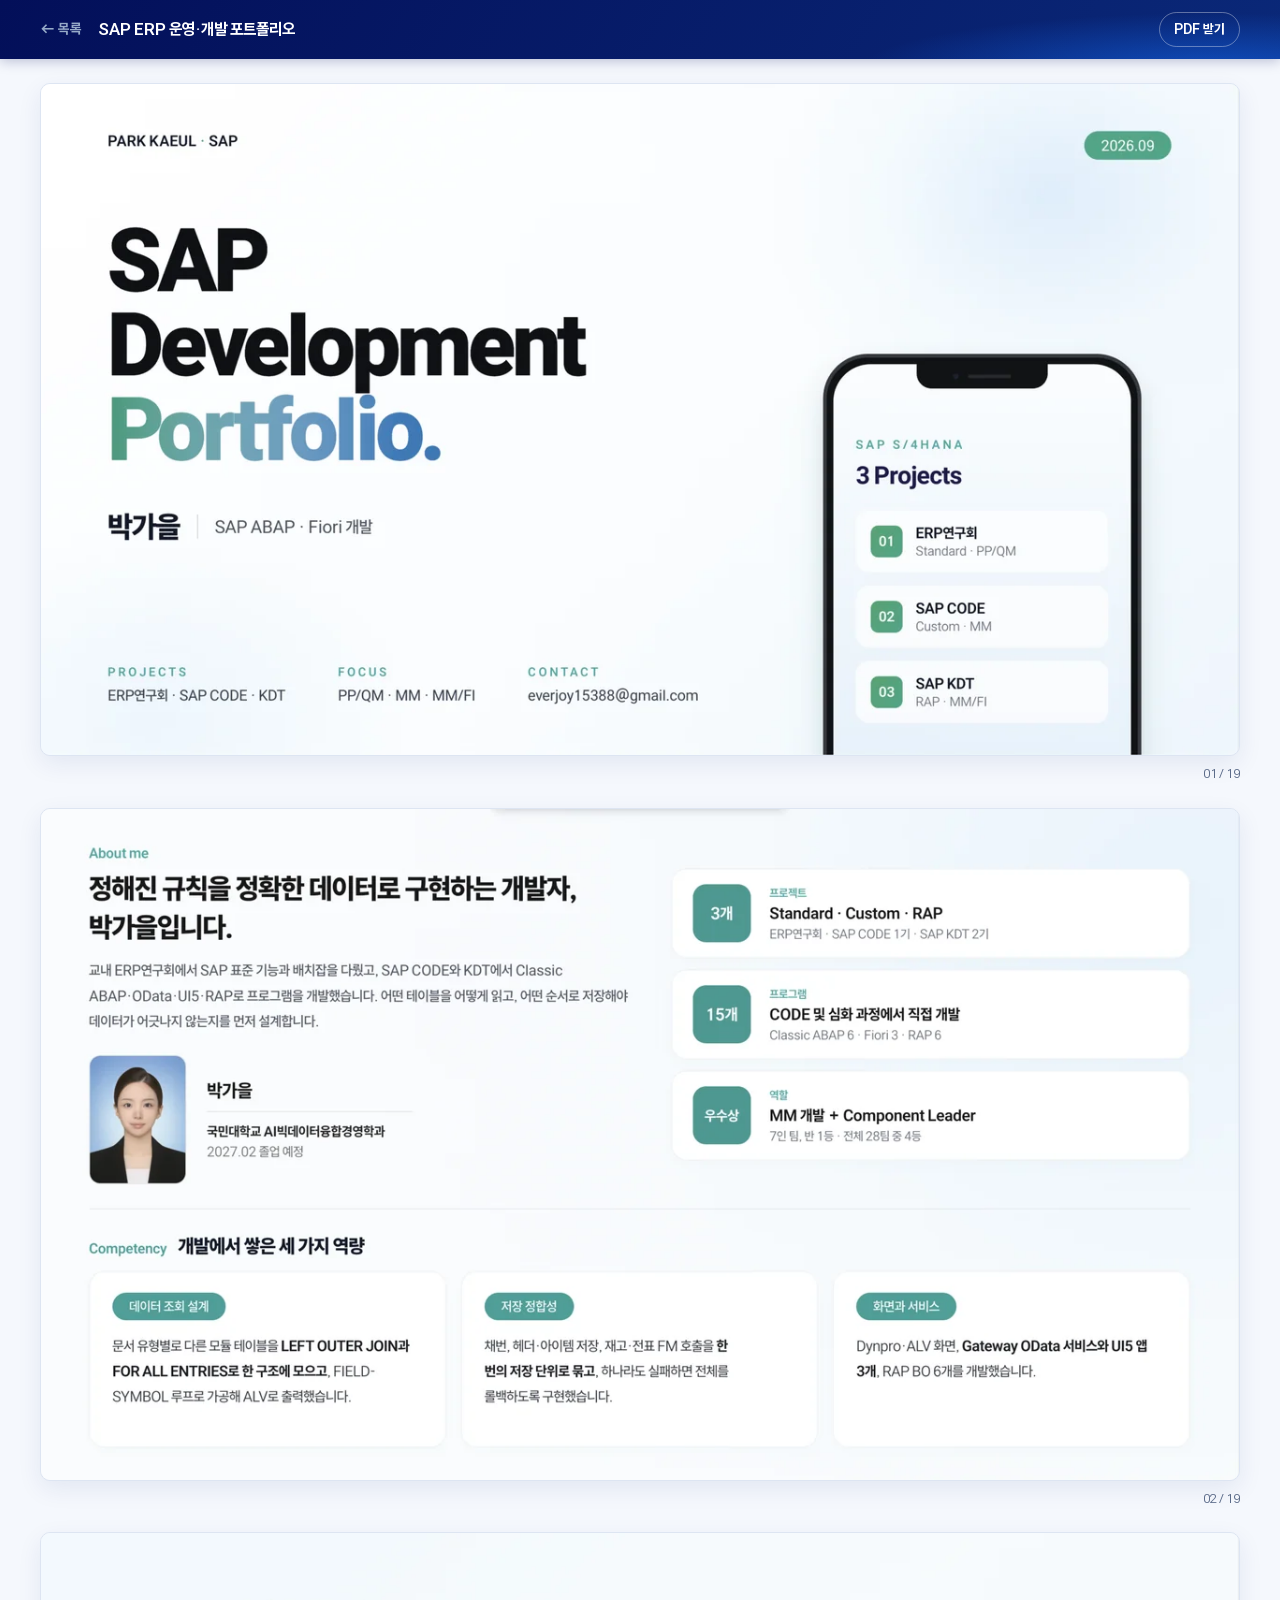
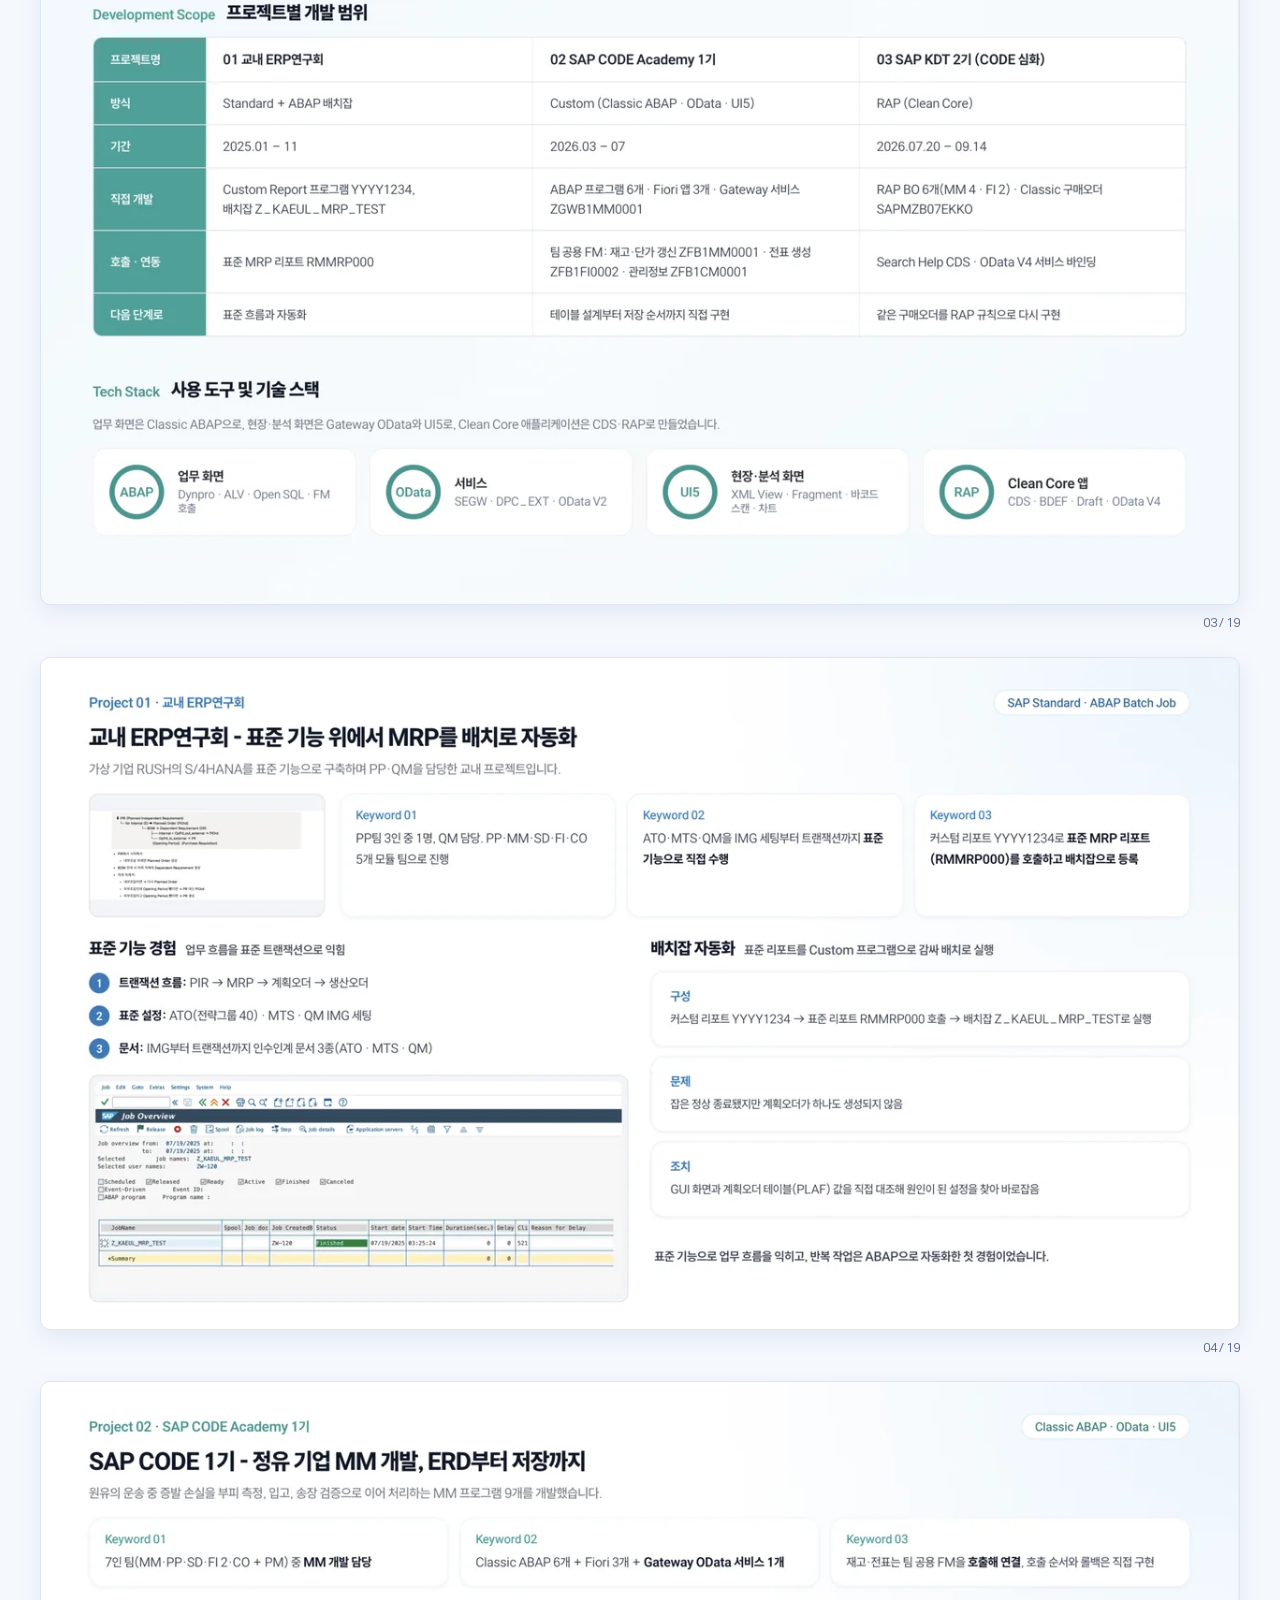
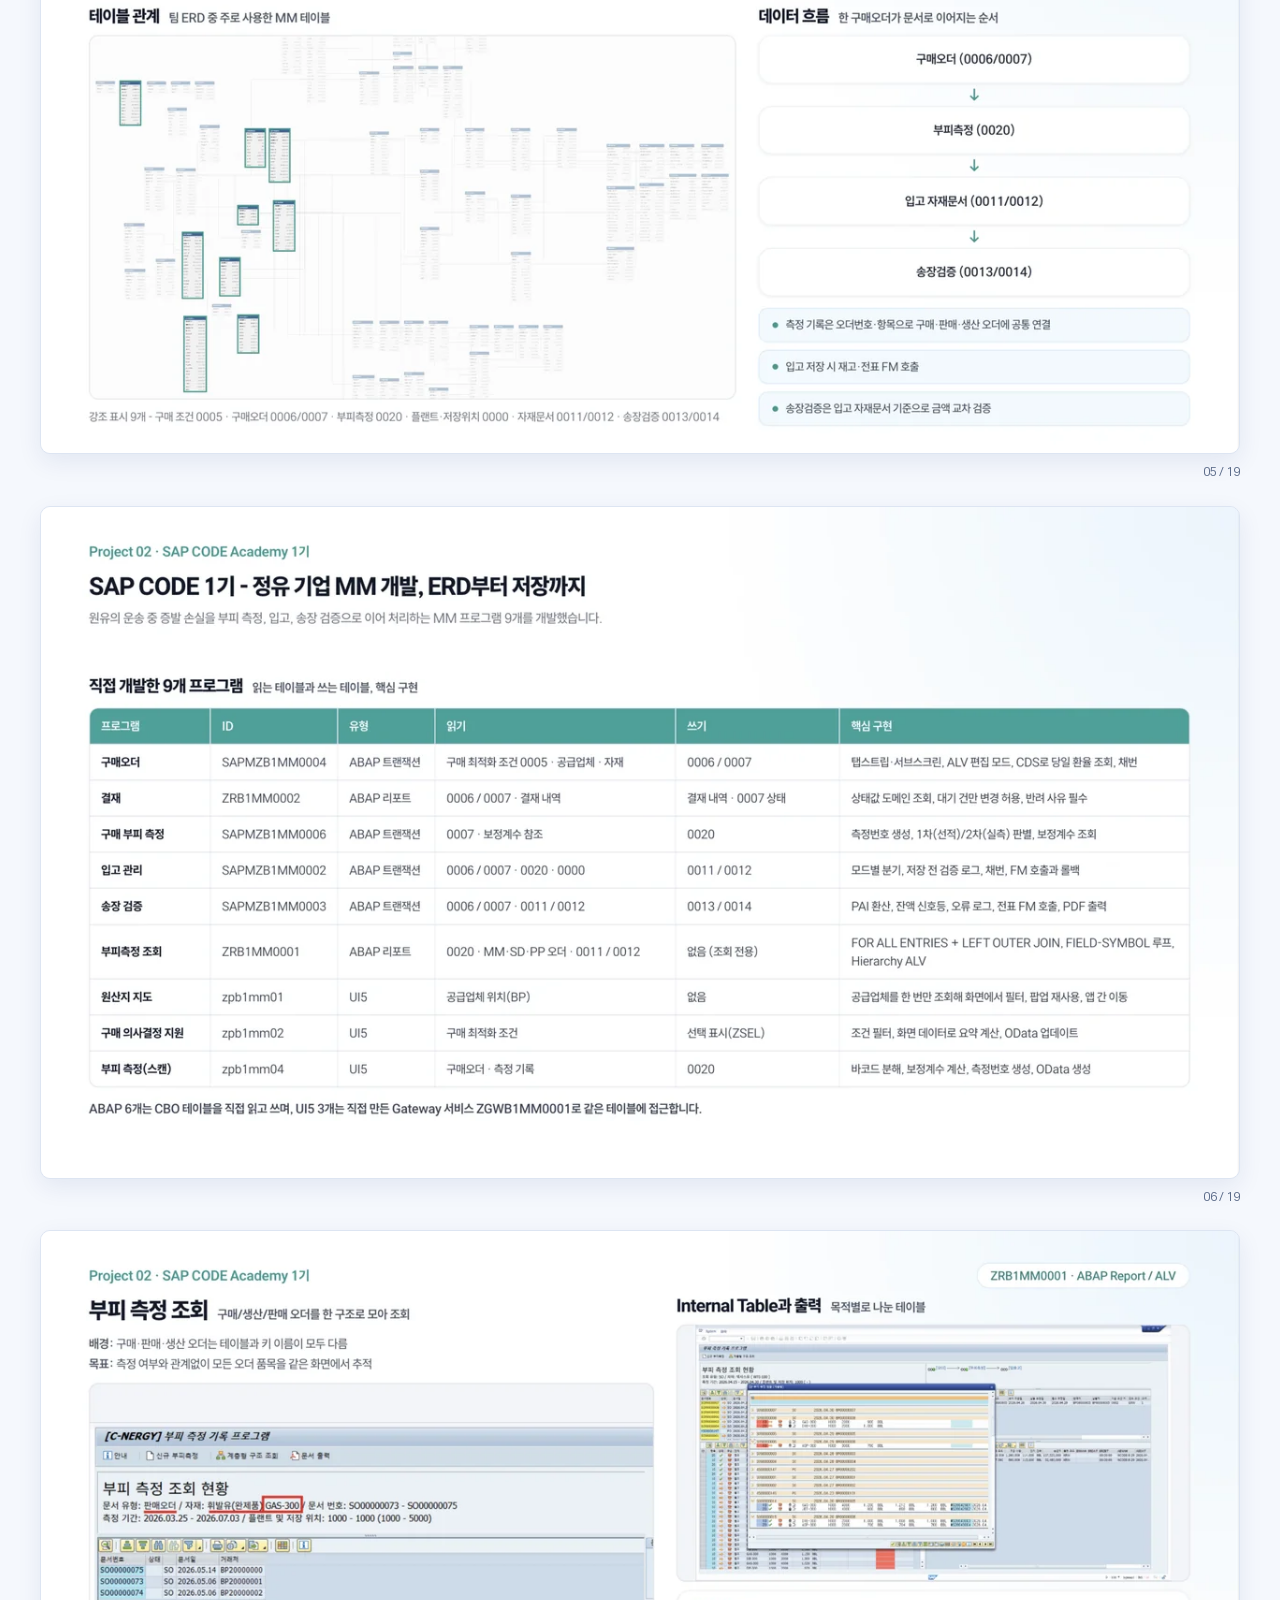
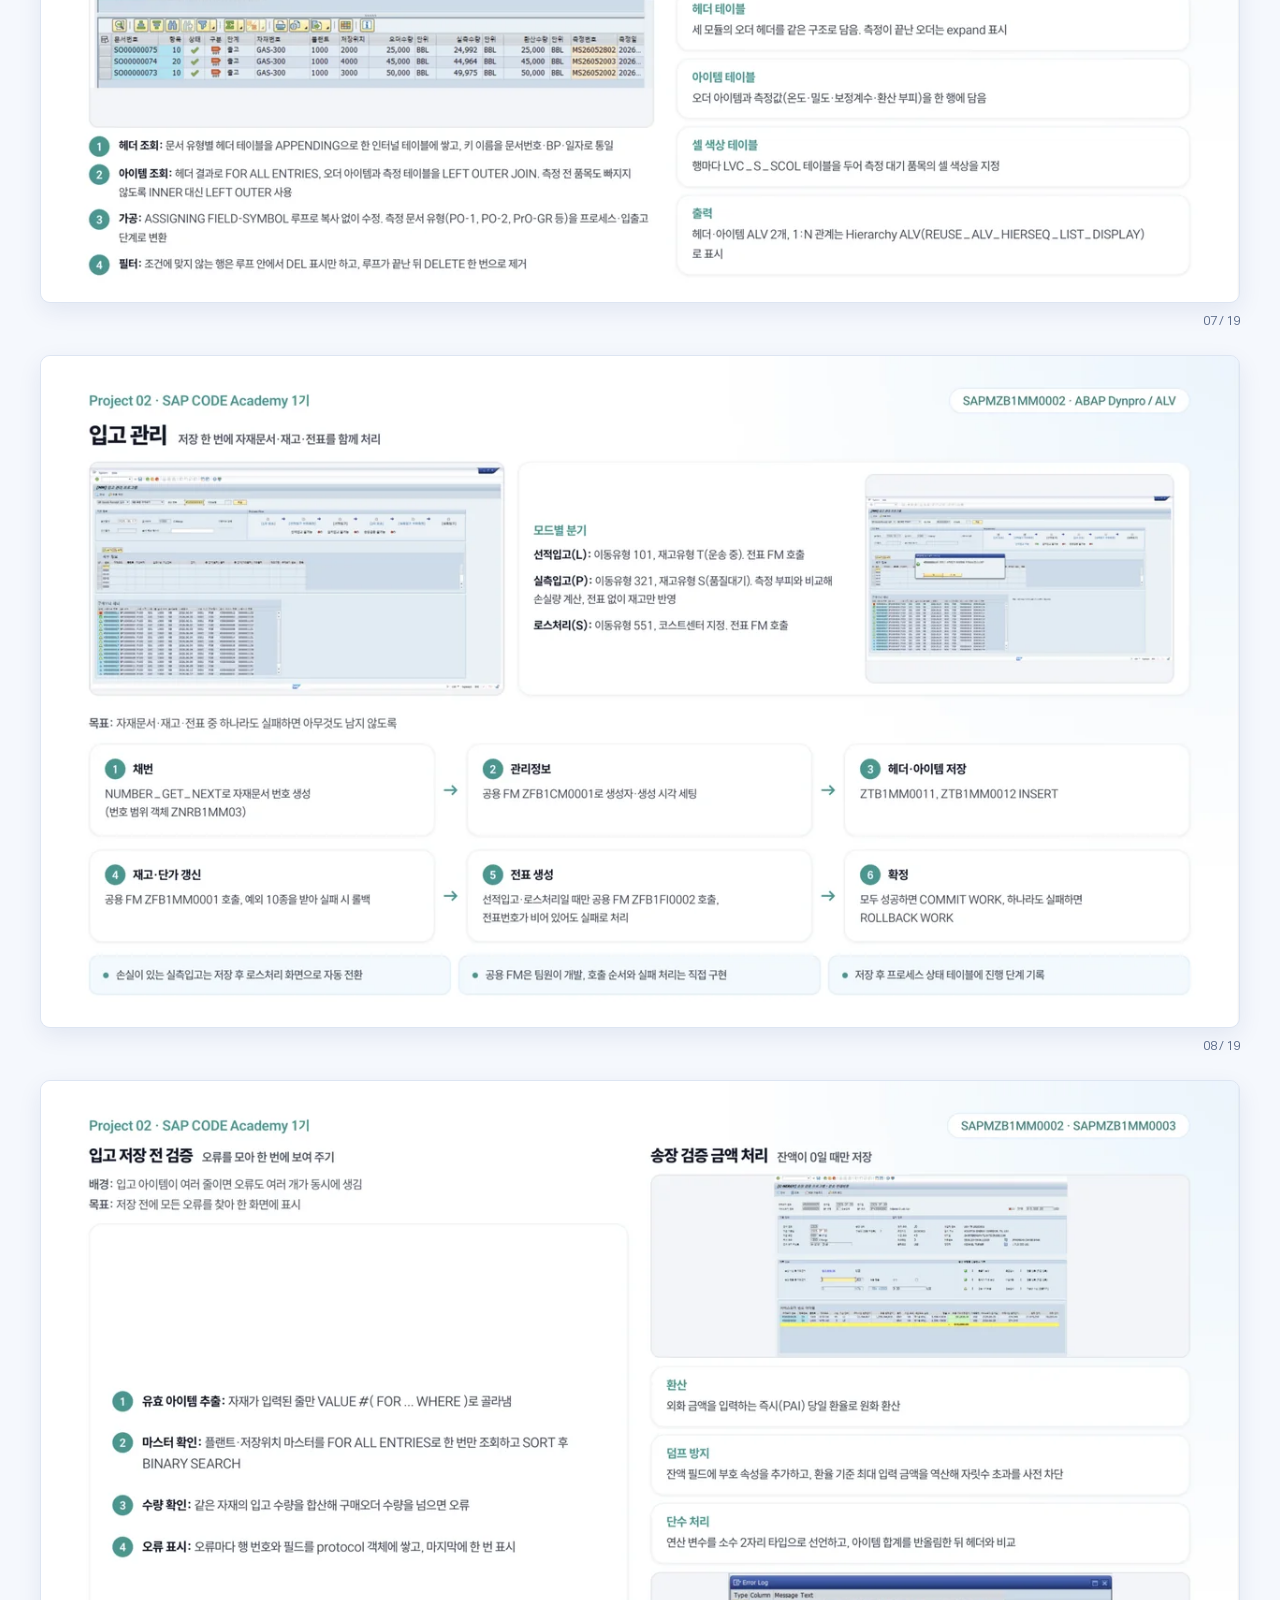
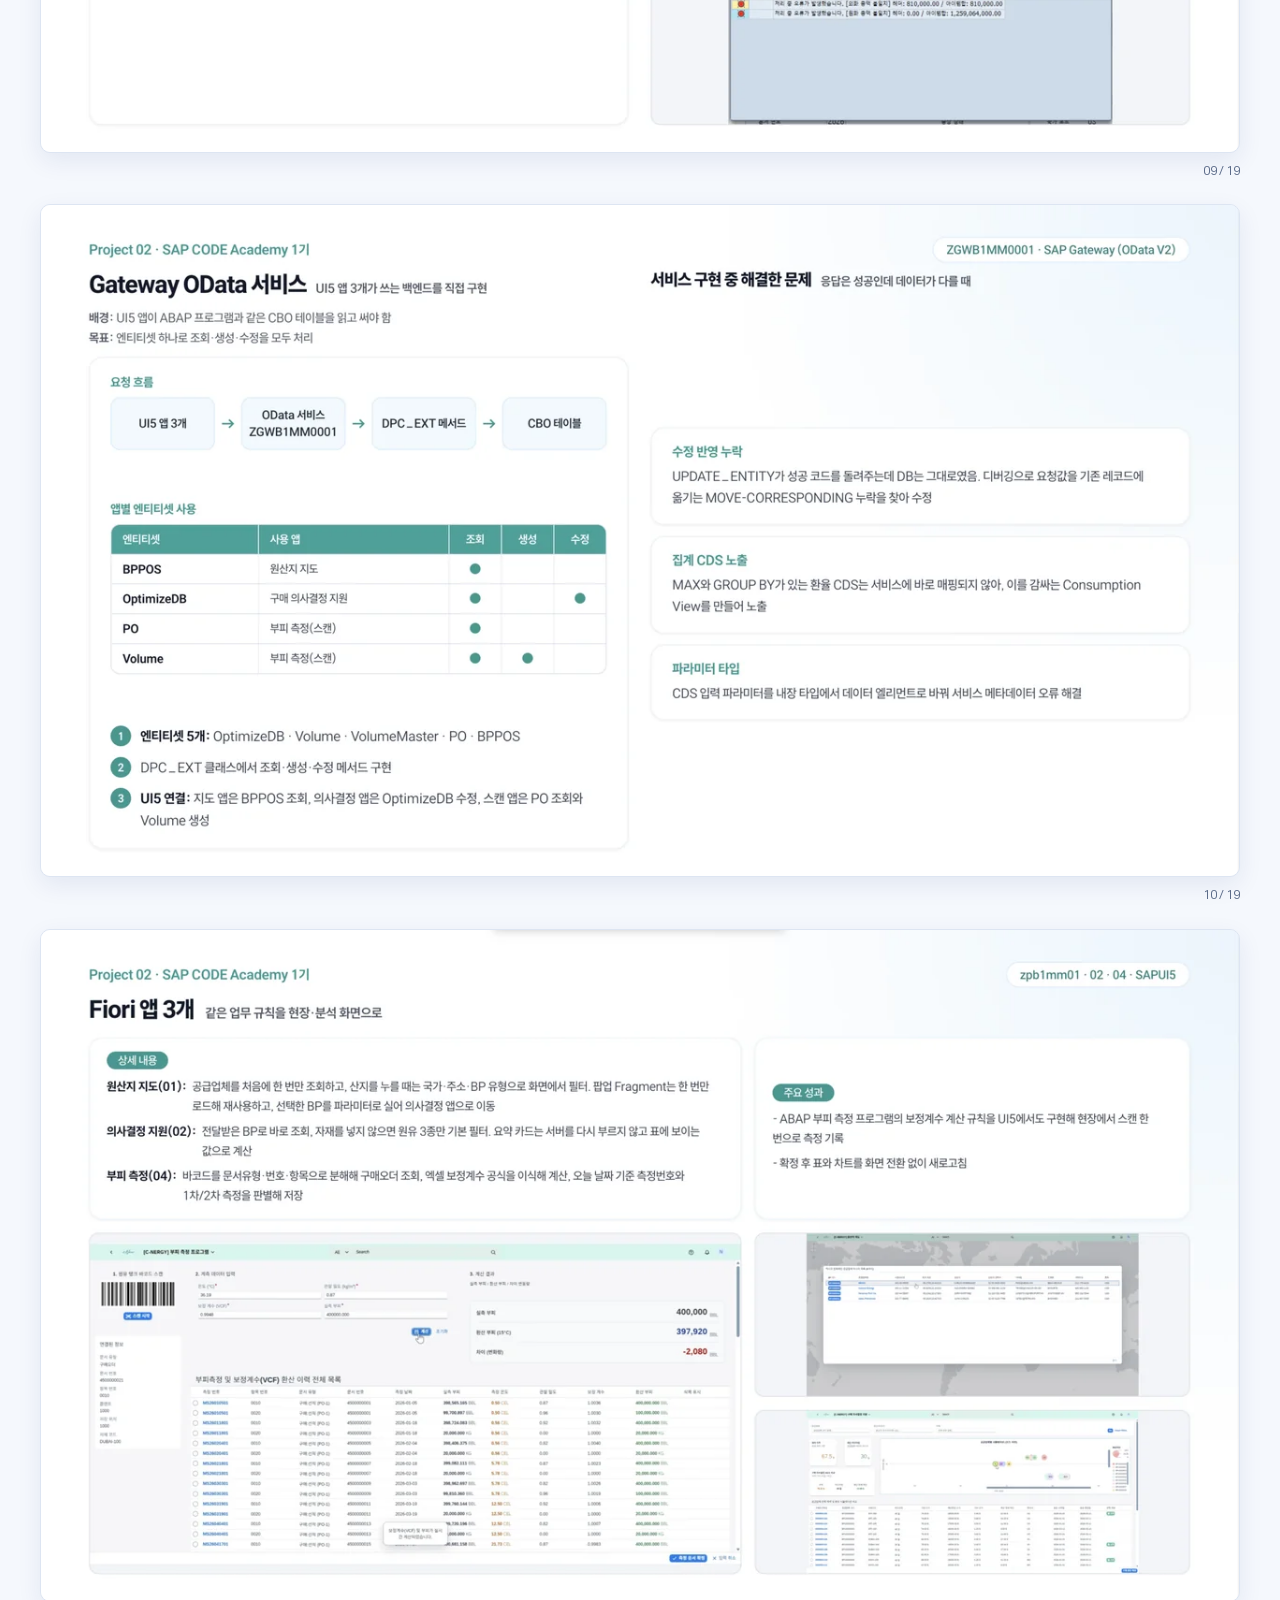
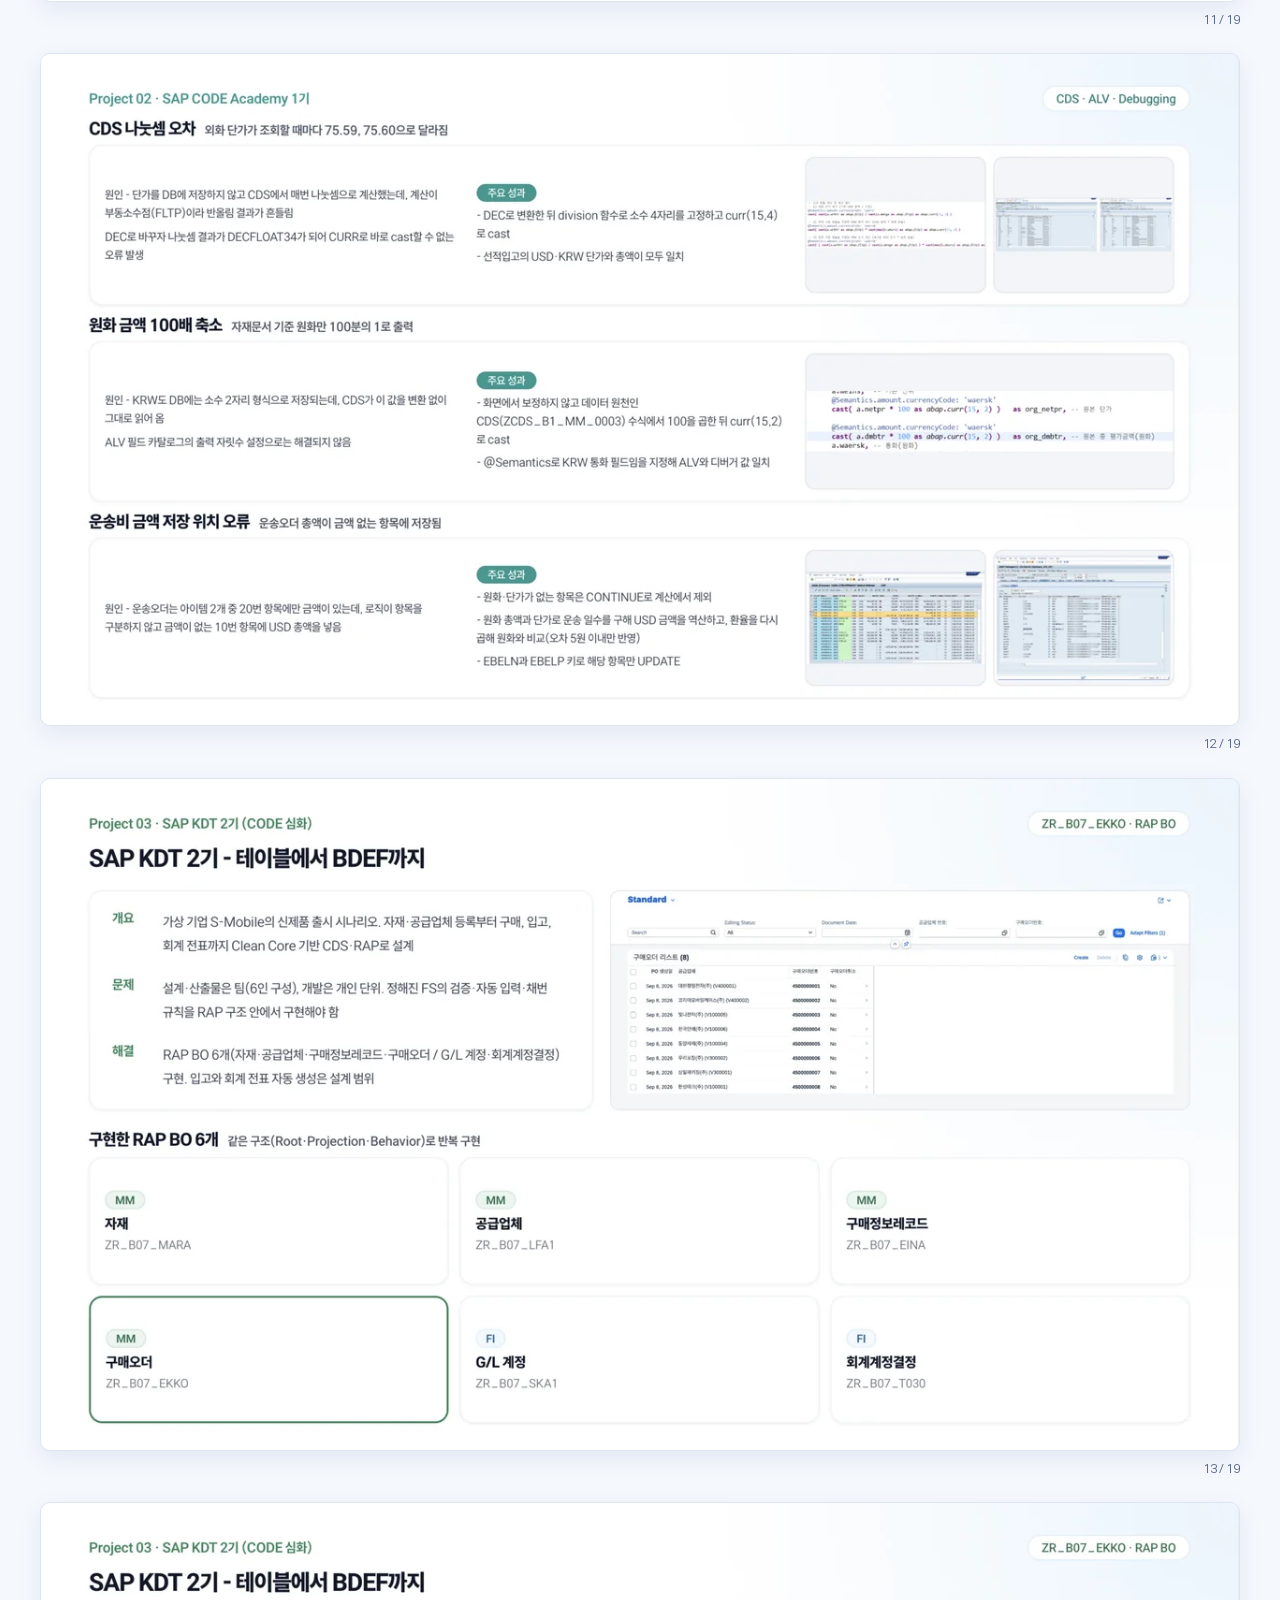
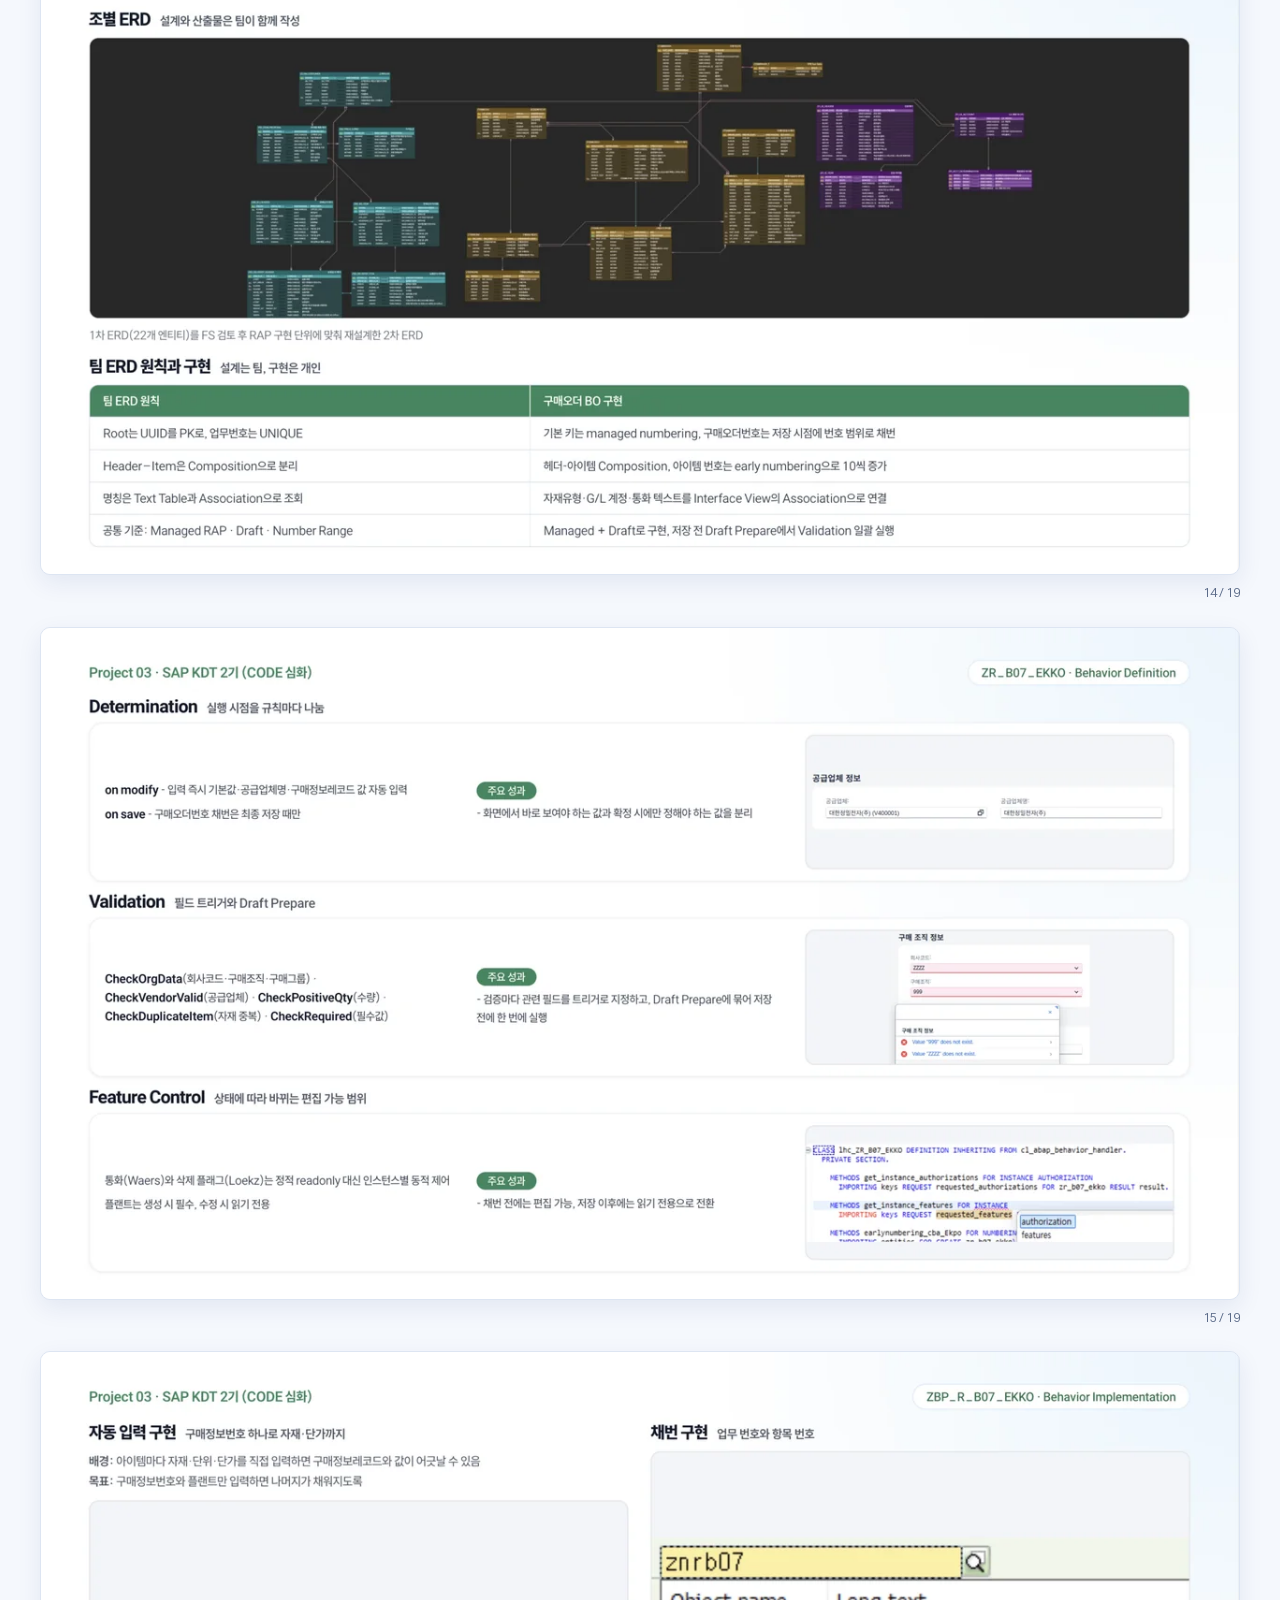
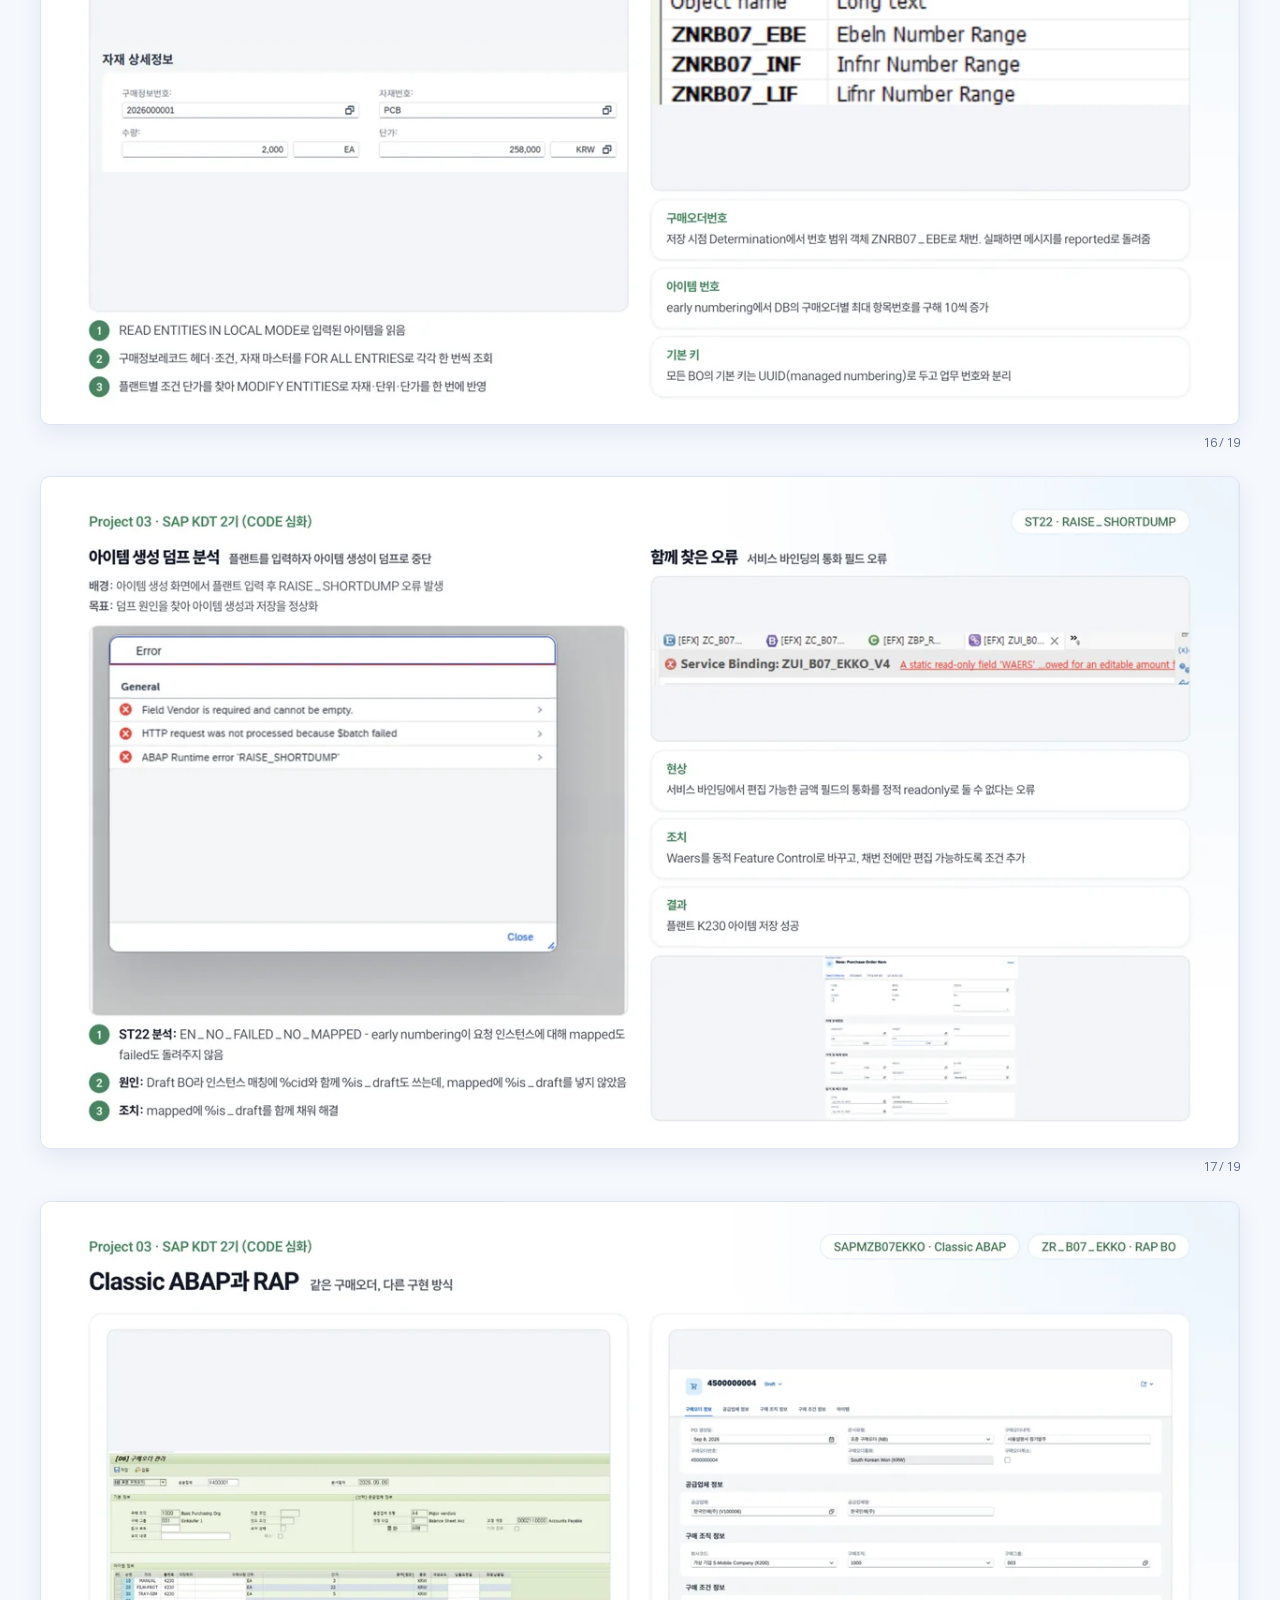
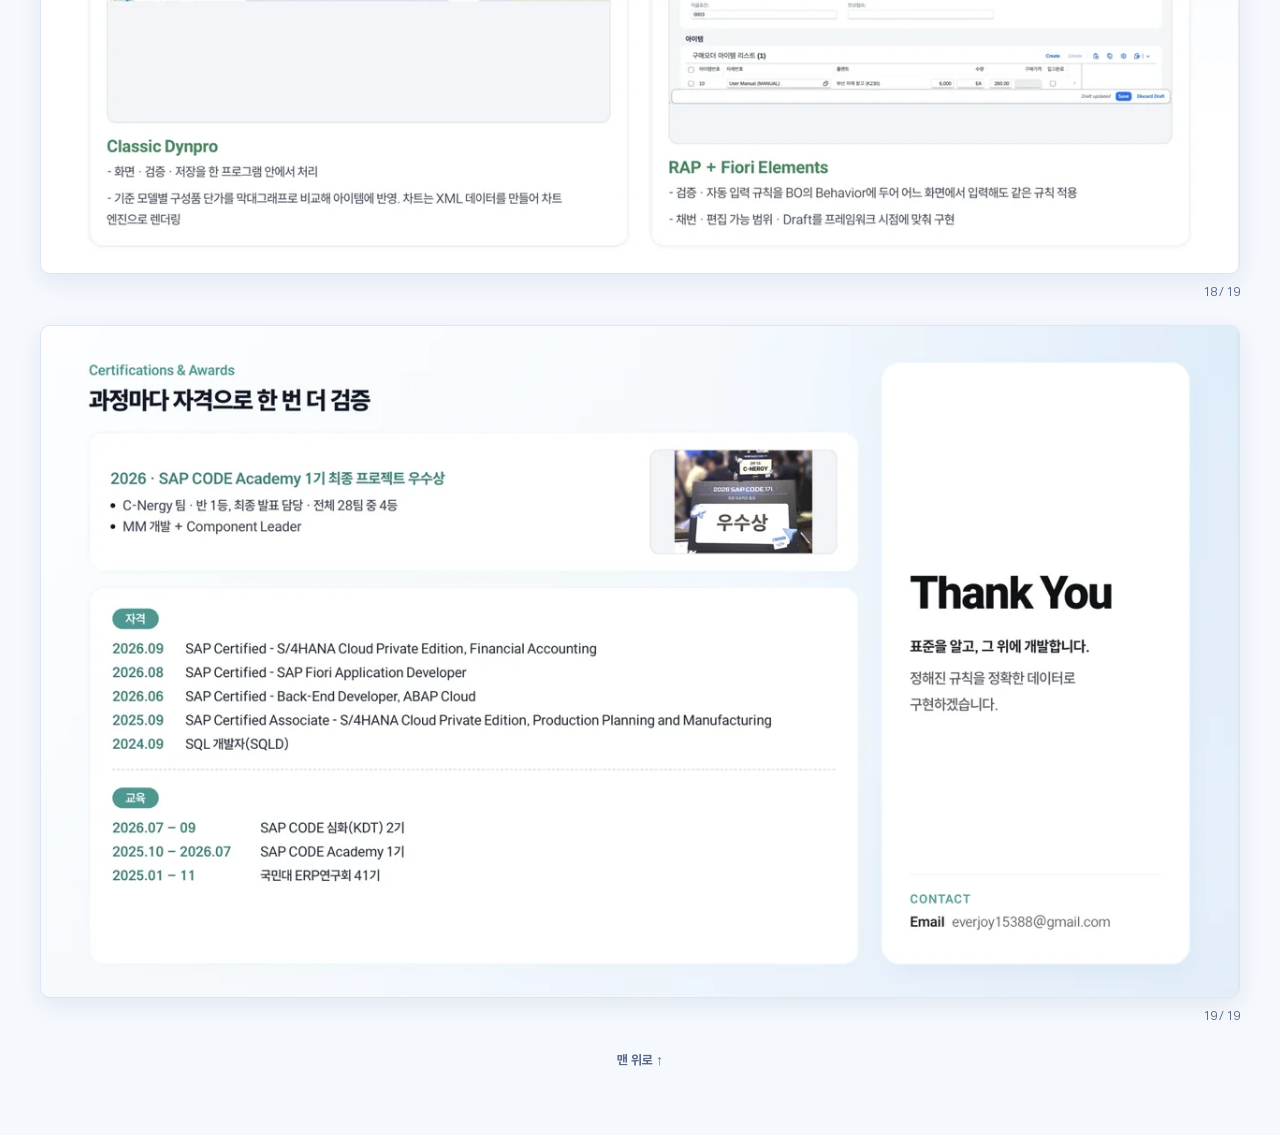
==== developer.html @ 2fe8eee4 "Show portfolios as HTML page viewers instead of raw PDFs - pages/: each PDF page exported as WebP (2" ====
<!doctype html>
<html lang="ko">
<head>
<meta charset="utf-8">
<meta name="viewport" content="width=device-width, initial-scale=1">
<title>SAP ERP 운영·개발 포트폴리오 · 박가을</title>
<meta name="description" content="박가을 SAP ERP 운영·개발 포트폴리오 (19p)">
<link rel="stylesheet" href="viewer.css">
</head>
<body id="top">
<header class="bar">
  <div class="bar-inner">
    <a class="back" href="./">← 목록</a>
    <h1 class="title">SAP ERP 운영·개발 포트폴리오</h1>
    <a class="download" href="developer.pdf" download>PDF 받기</a>
  </div>
</header>

<main>
  <figure>
    <img src="pages/developer/01-1280.webp"
         srcset="pages/developer/01-1280.webp 1280w, pages/developer/01-2560.webp 2560w"
         sizes="(max-width: 1232px) 100vw, 1200px"
         width="1280" height="717" alt="SAP ERP 운영·개발 포트폴리오 1쪽">
    <figcaption>01 / 19</figcaption>
  </figure>
  <figure>
    <img src="pages/developer/02-1280.webp"
         srcset="pages/developer/02-1280.webp 1280w, pages/developer/02-2560.webp 2560w"
         sizes="(max-width: 1232px) 100vw, 1200px"
         width="1280" height="717" alt="SAP ERP 운영·개발 포트폴리오 2쪽">
    <figcaption>02 / 19</figcaption>
  </figure>
  <figure>
    <img src="pages/developer/03-1280.webp"
         srcset="pages/developer/03-1280.webp 1280w, pages/developer/03-2560.webp 2560w"
         sizes="(max-width: 1232px) 100vw, 1200px"
         width="1280" height="717" alt="SAP ERP 운영·개발 포트폴리오 3쪽" loading="lazy">
    <figcaption>03 / 19</figcaption>
  </figure>
  <figure>
    <img src="pages/developer/04-1280.webp"
         srcset="pages/developer/04-1280.webp 1280w, pages/developer/04-2560.webp 2560w"
         sizes="(max-width: 1232px) 100vw, 1200px"
         width="1280" height="717" alt="SAP ERP 운영·개발 포트폴리오 4쪽" loading="lazy">
    <figcaption>04 / 19</figcaption>
  </figure>
  <figure>
    <img src="pages/developer/05-1280.webp"
         srcset="pages/developer/05-1280.webp 1280w, pages/developer/05-2560.webp 2560w"
         sizes="(max-width: 1232px) 100vw, 1200px"
         width="1280" height="717" alt="SAP ERP 운영·개발 포트폴리오 5쪽" loading="lazy">
    <figcaption>05 / 19</figcaption>
  </figure>
  <figure>
    <img src="pages/developer/06-1280.webp"
         srcset="pages/developer/06-1280.webp 1280w, pages/developer/06-2560.webp 2560w"
         sizes="(max-width: 1232px) 100vw, 1200px"
         width="1280" height="717" alt="SAP ERP 운영·개발 포트폴리오 6쪽" loading="lazy">
    <figcaption>06 / 19</figcaption>
  </figure>
  <figure>
    <img src="pages/developer/07-1280.webp"
         srcset="pages/developer/07-1280.webp 1280w, pages/developer/07-2560.webp 2560w"
         sizes="(max-width: 1232px) 100vw, 1200px"
         width="1280" height="717" alt="SAP ERP 운영·개발 포트폴리오 7쪽" loading="lazy">
    <figcaption>07 / 19</figcaption>
  </figure>
  <figure>
    <img src="pages/developer/08-1280.webp"
         srcset="pages/developer/08-1280.webp 1280w, pages/developer/08-2560.webp 2560w"
         sizes="(max-width: 1232px) 100vw, 1200px"
         width="1280" height="717" alt="SAP ERP 운영·개발 포트폴리오 8쪽" loading="lazy">
    <figcaption>08 / 19</figcaption>
  </figure>
  <figure>
    <img src="pages/developer/09-1280.webp"
         srcset="pages/developer/09-1280.webp 1280w, pages/developer/09-2560.webp 2560w"
         sizes="(max-width: 1232px) 100vw, 1200px"
         width="1280" height="717" alt="SAP ERP 운영·개발 포트폴리오 9쪽" loading="lazy">
    <figcaption>09 / 19</figcaption>
  </figure>
  <figure>
    <img src="pages/developer/10-1280.webp"
         srcset="pages/developer/10-1280.webp 1280w, pages/developer/10-2560.webp 2560w"
         sizes="(max-width: 1232px) 100vw, 1200px"
         width="1280" height="717" alt="SAP ERP 운영·개발 포트폴리오 10쪽" loading="lazy">
    <figcaption>10 / 19</figcaption>
  </figure>
  <figure>
    <img src="pages/developer/11-1280.webp"
         srcset="pages/developer/11-1280.webp 1280w, pages/developer/11-2560.webp 2560w"
         sizes="(max-width: 1232px) 100vw, 1200px"
         width="1280" height="717" alt="SAP ERP 운영·개발 포트폴리오 11쪽" loading="lazy">
    <figcaption>11 / 19</figcaption>
  </figure>
  <figure>
    <img src="pages/developer/12-1280.webp"
         srcset="pages/developer/12-1280.webp 1280w, pages/developer/12-2560.webp 2560w"
         sizes="(max-width: 1232px) 100vw, 1200px"
         width="1280" height="717" alt="SAP ERP 운영·개발 포트폴리오 12쪽" loading="lazy">
    <figcaption>12 / 19</figcaption>
  </figure>
  <figure>
    <img src="pages/developer/13-1280.webp"
         srcset="pages/developer/13-1280.webp 1280w, pages/developer/13-2560.webp 2560w"
         sizes="(max-width: 1232px) 100vw, 1200px"
         width="1280" height="717" alt="SAP ERP 운영·개발 포트폴리오 13쪽" loading="lazy">
    <figcaption>13 / 19</figcaption>
  </figure>
  <figure>
    <img src="pages/developer/14-1280.webp"
         srcset="pages/developer/14-1280.webp 1280w, pages/developer/14-2560.webp 2560w"
         sizes="(max-width: 1232px) 100vw, 1200px"
         width="1280" height="717" alt="SAP ERP 운영·개발 포트폴리오 14쪽" loading="lazy">
    <figcaption>14 / 19</figcaption>
  </figure>
  <figure>
    <img src="pages/developer/15-1280.webp"
         srcset="pages/developer/15-1280.webp 1280w, pages/developer/15-2560.webp 2560w"
         sizes="(max-width: 1232px) 100vw, 1200px"
         width="1280" height="717" alt="SAP ERP 운영·개발 포트폴리오 15쪽" loading="lazy">
    <figcaption>15 / 19</figcaption>
  </figure>
  <figure>
    <img src="pages/developer/16-1280.webp"
         srcset="pages/developer/16-1280.webp 1280w, pages/developer/16-2560.webp 2560w"
         sizes="(max-width: 1232px) 100vw, 1200px"
         width="1280" height="717" alt="SAP ERP 운영·개발 포트폴리오 16쪽" loading="lazy">
    <figcaption>16 / 19</figcaption>
  </figure>
  <figure>
    <img src="pages/developer/17-1280.webp"
         srcset="pages/developer/17-1280.webp 1280w, pages/developer/17-2560.webp 2560w"
         sizes="(max-width: 1232px) 100vw, 1200px"
         width="1280" height="717" alt="SAP ERP 운영·개발 포트폴리오 17쪽" loading="lazy">
    <figcaption>17 / 19</figcaption>
  </figure>
  <figure>
    <img src="pages/developer/18-1280.webp"
         srcset="pages/developer/18-1280.webp 1280w, pages/developer/18-2560.webp 2560w"
         sizes="(max-width: 1232px) 100vw, 1200px"
         width="1280" height="717" alt="SAP ERP 운영·개발 포트폴리오 18쪽" loading="lazy">
    <figcaption>18 / 19</figcaption>
  </figure>
  <figure>
    <img src="pages/developer/19-1280.webp"
         srcset="pages/developer/19-1280.webp 1280w, pages/developer/19-2560.webp 2560w"
         sizes="(max-width: 1232px) 100vw, 1200px"
         width="1280" height="717" alt="SAP ERP 운영·개발 포트폴리오 19쪽" loading="lazy">
    <figcaption>19 / 19</figcaption>
  </figure>
  <a class="top" href="#top">맨 위로 ↑</a>
</main>
</body>
</html>
---- viewer.css ----
@font-face {
  font-family: "Freesentation";
  src: url("fonts/Freesentation-4Regular.woff2") format("woff2");
  font-weight: 400;
  font-display: swap;
}
@font-face {
  font-family: "Freesentation";
  src: url("fonts/Freesentation-7Bold.woff2") format("woff2");
  font-weight: 700;
  font-display: swap;
}
/* 남색 계열: #0A2878 · #3C5A8C · #788CB4 · #96AAC8 + 강조 파랑 #156EF8 */
:root {
  --page: #f5f8fd;
  --frame-line: #dde5f2;
  --num: #5a6a88;
}
* { box-sizing: border-box; }
body {
  margin: 0;
  background-color: var(--page);
  color: #1b2333;
  font-family: "Freesentation", -apple-system, BlinkMacSystemFont, "Apple SD Gothic Neo", "Malgun Gothic", "Noto Sans KR", sans-serif;
  line-height: 1.5;
}
.bar {
  position: sticky;
  top: 0;
  z-index: 10;
  background:
    radial-gradient(ellipse 40% 140% at 95% 120%, rgba(21, 110, 248, 0.55), transparent 70%),
    linear-gradient(120deg, #030f59 0%, #0A2878 100%);
  color: #ffffff;
  box-shadow: 0 2px 12px rgba(3, 15, 89, 0.25);
}
.bar-inner {
  display: flex;
  align-items: center;
  gap: 16px;
  max-width: 1232px;
  margin: 0 auto;
  padding: 12px 16px;
}
.back {
  flex: none;
  color: #96AAC8;
  font-size: 15px;
  font-weight: 700;
  text-decoration: none;
}
.back:hover, .back:focus-visible { color: #ffffff; }
.title {
  flex: 1;
  min-width: 0;
  margin: 0;
  font-size: 17px;
  font-weight: 700;
  white-space: nowrap;
  overflow: hidden;
  text-overflow: ellipsis;
}
.download {
  flex: none;
  padding: 6px 14px;
  border: 1px solid rgba(255, 255, 255, 0.35);
  border-radius: 999px;
  color: #ffffff;
  font-size: 14px;
  font-weight: 700;
  text-decoration: none;
}
.download:hover, .download:focus-visible {
  background: rgba(255, 255, 255, 0.12);
}
main {
  max-width: 1232px;
  margin: 0 auto;
  padding: 24px 16px 64px;
}
figure {
  margin: 0 0 24px;
}
figure img {
  display: block;
  width: 100%;
  height: auto;
  border: 1px solid var(--frame-line);
  border-radius: 10px;
  box-shadow: 0 8px 24px rgba(10, 40, 120, 0.08);
  background: #ffffff;
}
figcaption {
  margin-top: 8px;
  color: var(--num);
  font-size: 13px;
  text-align: right;
}
.top {
  display: block;
  margin: 8px auto 0;
  width: max-content;
  color: var(--num);
  font-size: 14px;
  font-weight: 700;
  text-decoration: none;
}
@media (max-width: 480px) {
  .bar-inner { gap: 10px; }
  .title { font-size: 15px; }
  .download { padding: 5px 10px; font-size: 13px; }
  main { padding-top: 16px; }
  figure { margin-bottom: 16px; }
  figure img { border-radius: 6px; }
}
@media (prefers-color-scheme: dark) {
  :root {
    --frame-line: rgba(255, 255, 255, 0.16);
    --num: #96AAC8;
  }
  html {
    min-height: 100%;
    background:
      radial-gradient(ellipse 70% 50% at 85% 75%, rgba(40, 80, 171, 0.55), transparent 70%),
      linear-gradient(160deg, #030f59 0%, #061a6a 55%, #0A2878 100%);
  }
  body { background: transparent; color: #e6ebf5; }
  .bar { background: rgba(3, 15, 89, 0.85); backdrop-filter: blur(8px); }
  figure img { box-shadow: 0 8px 24px rgba(0, 0, 0, 0.3); }
}
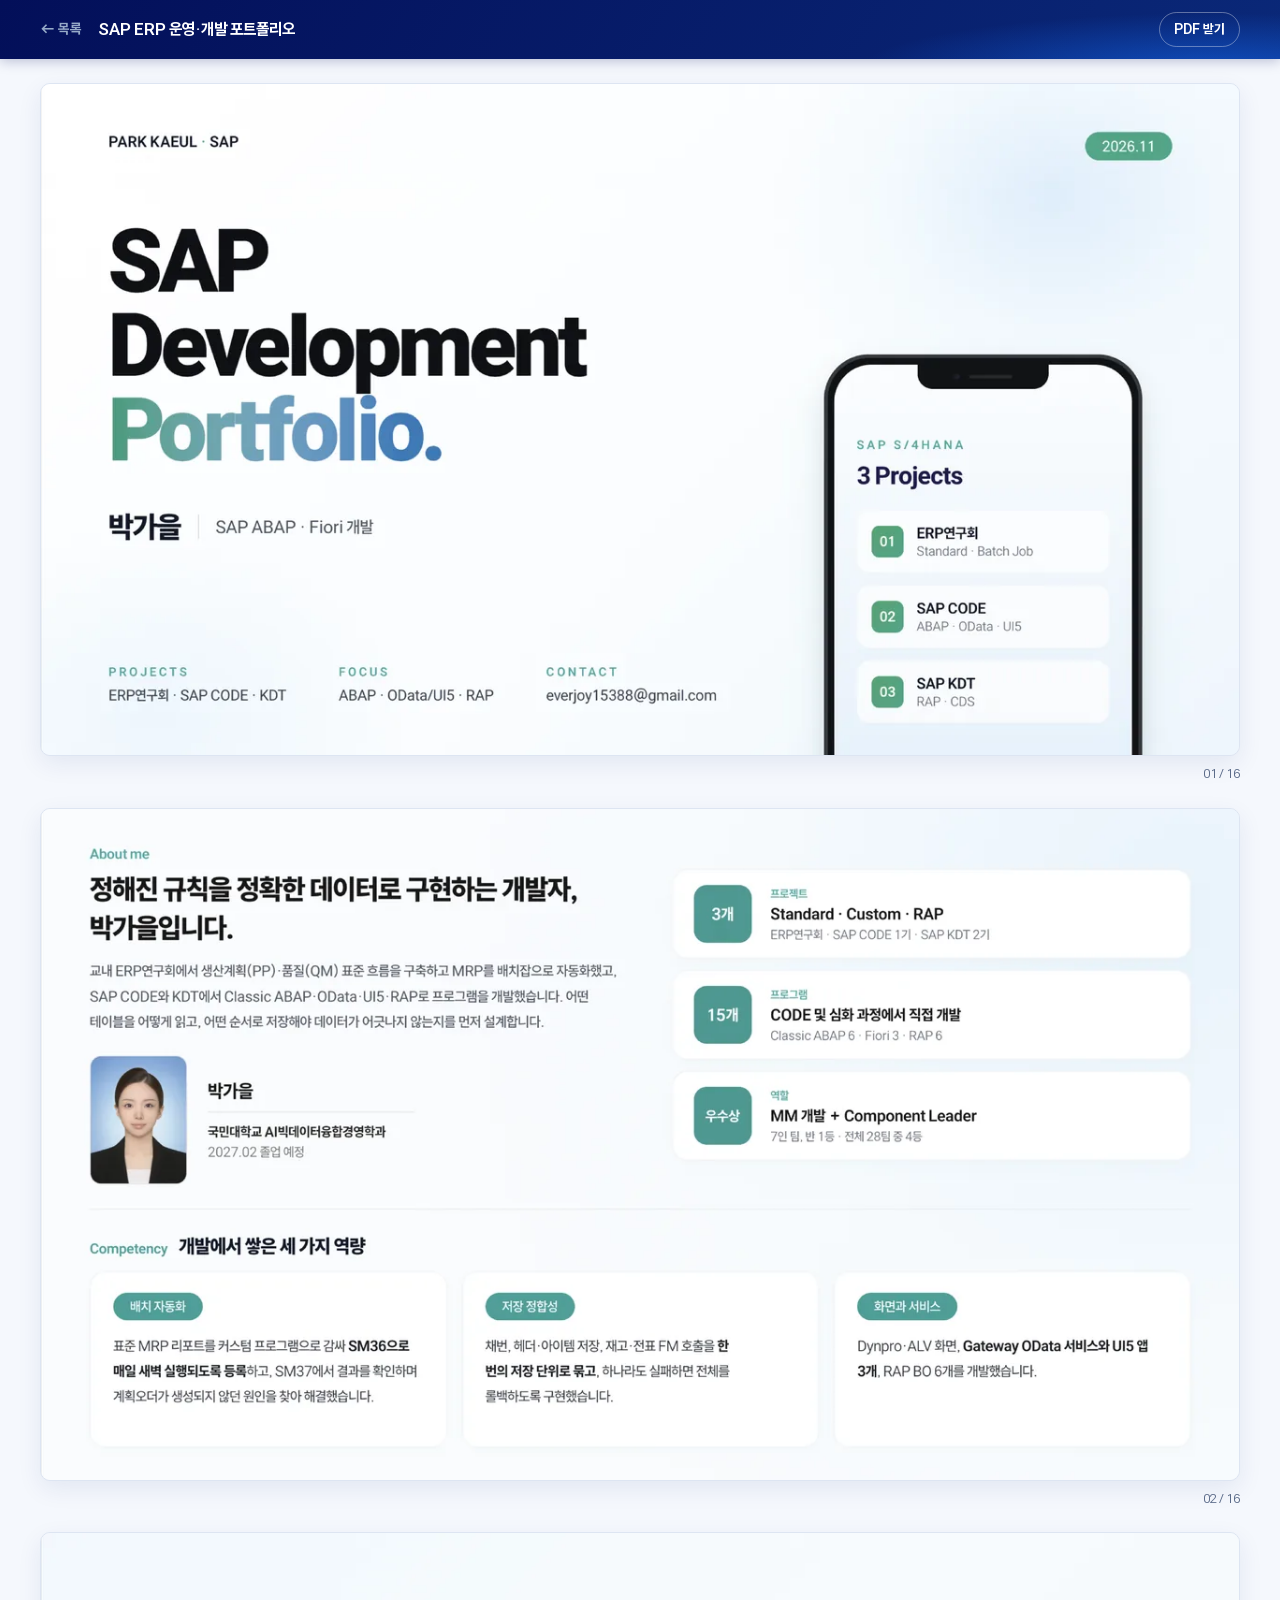
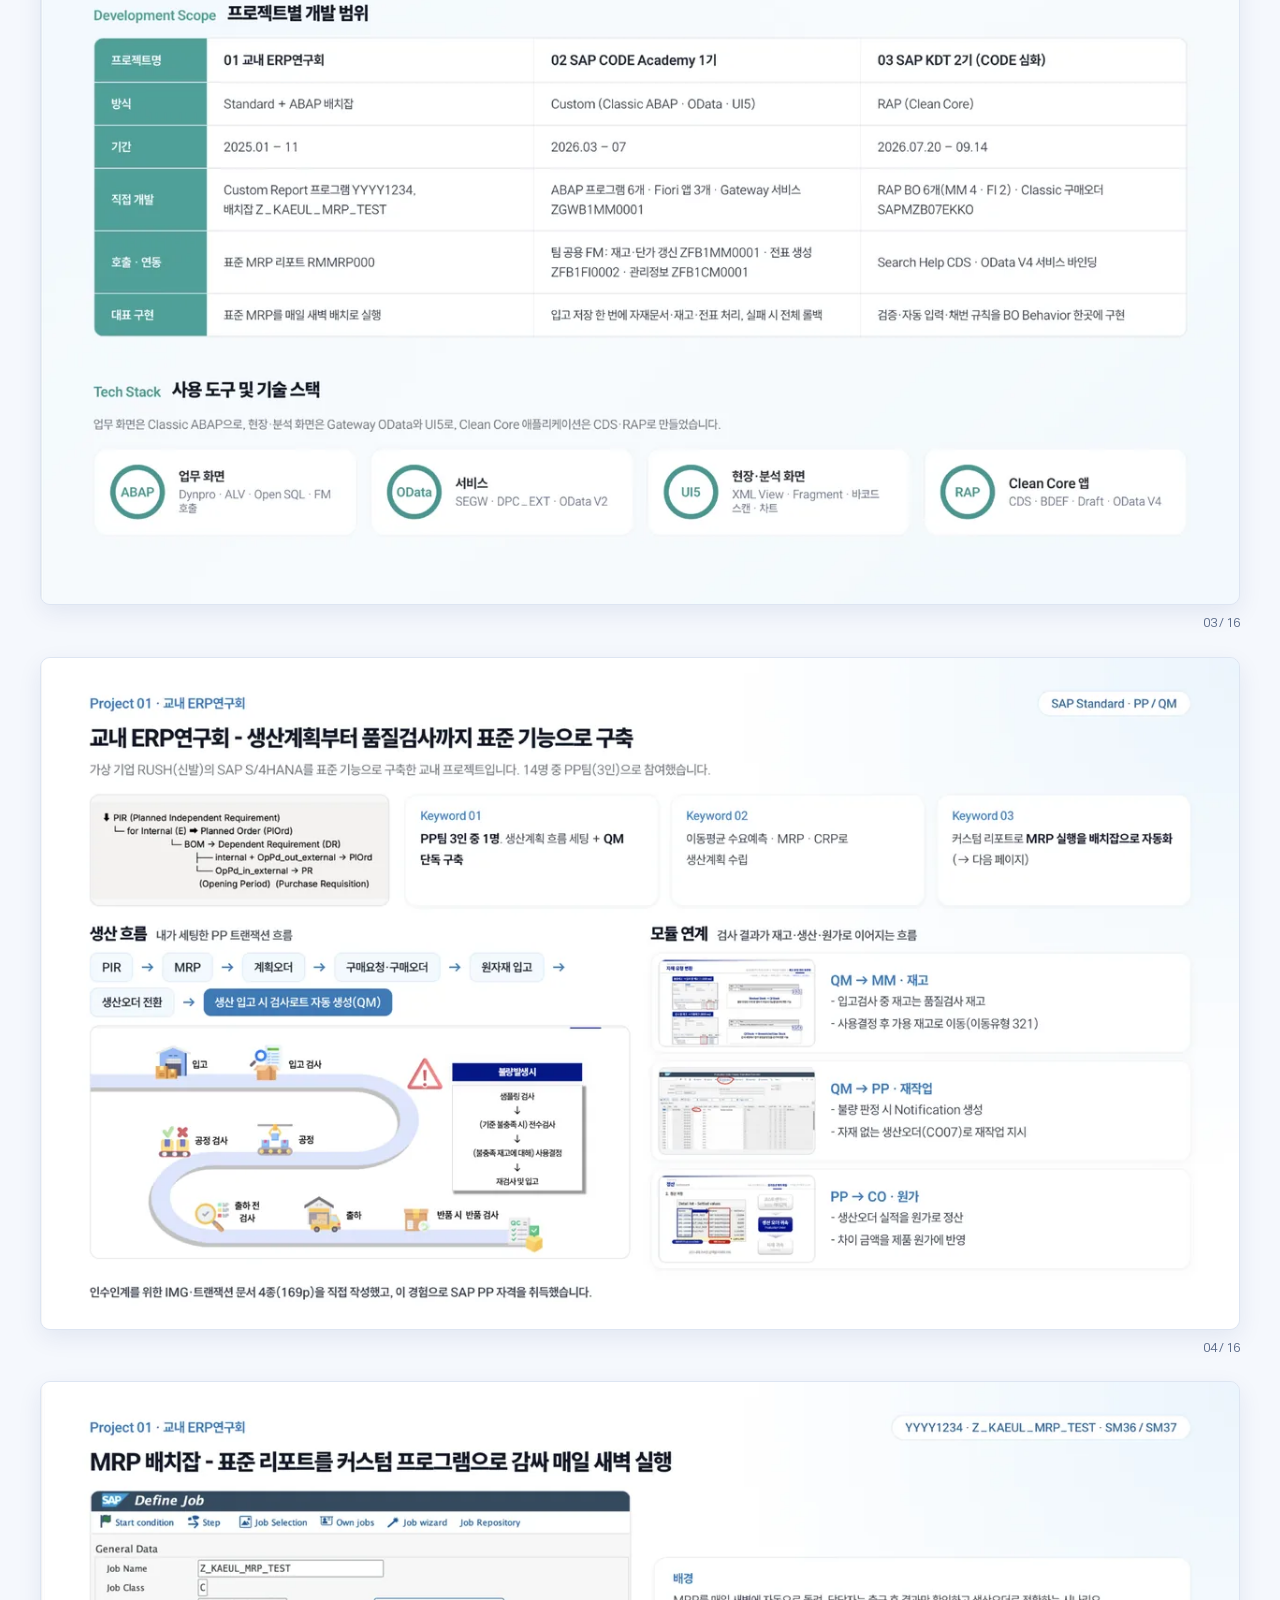
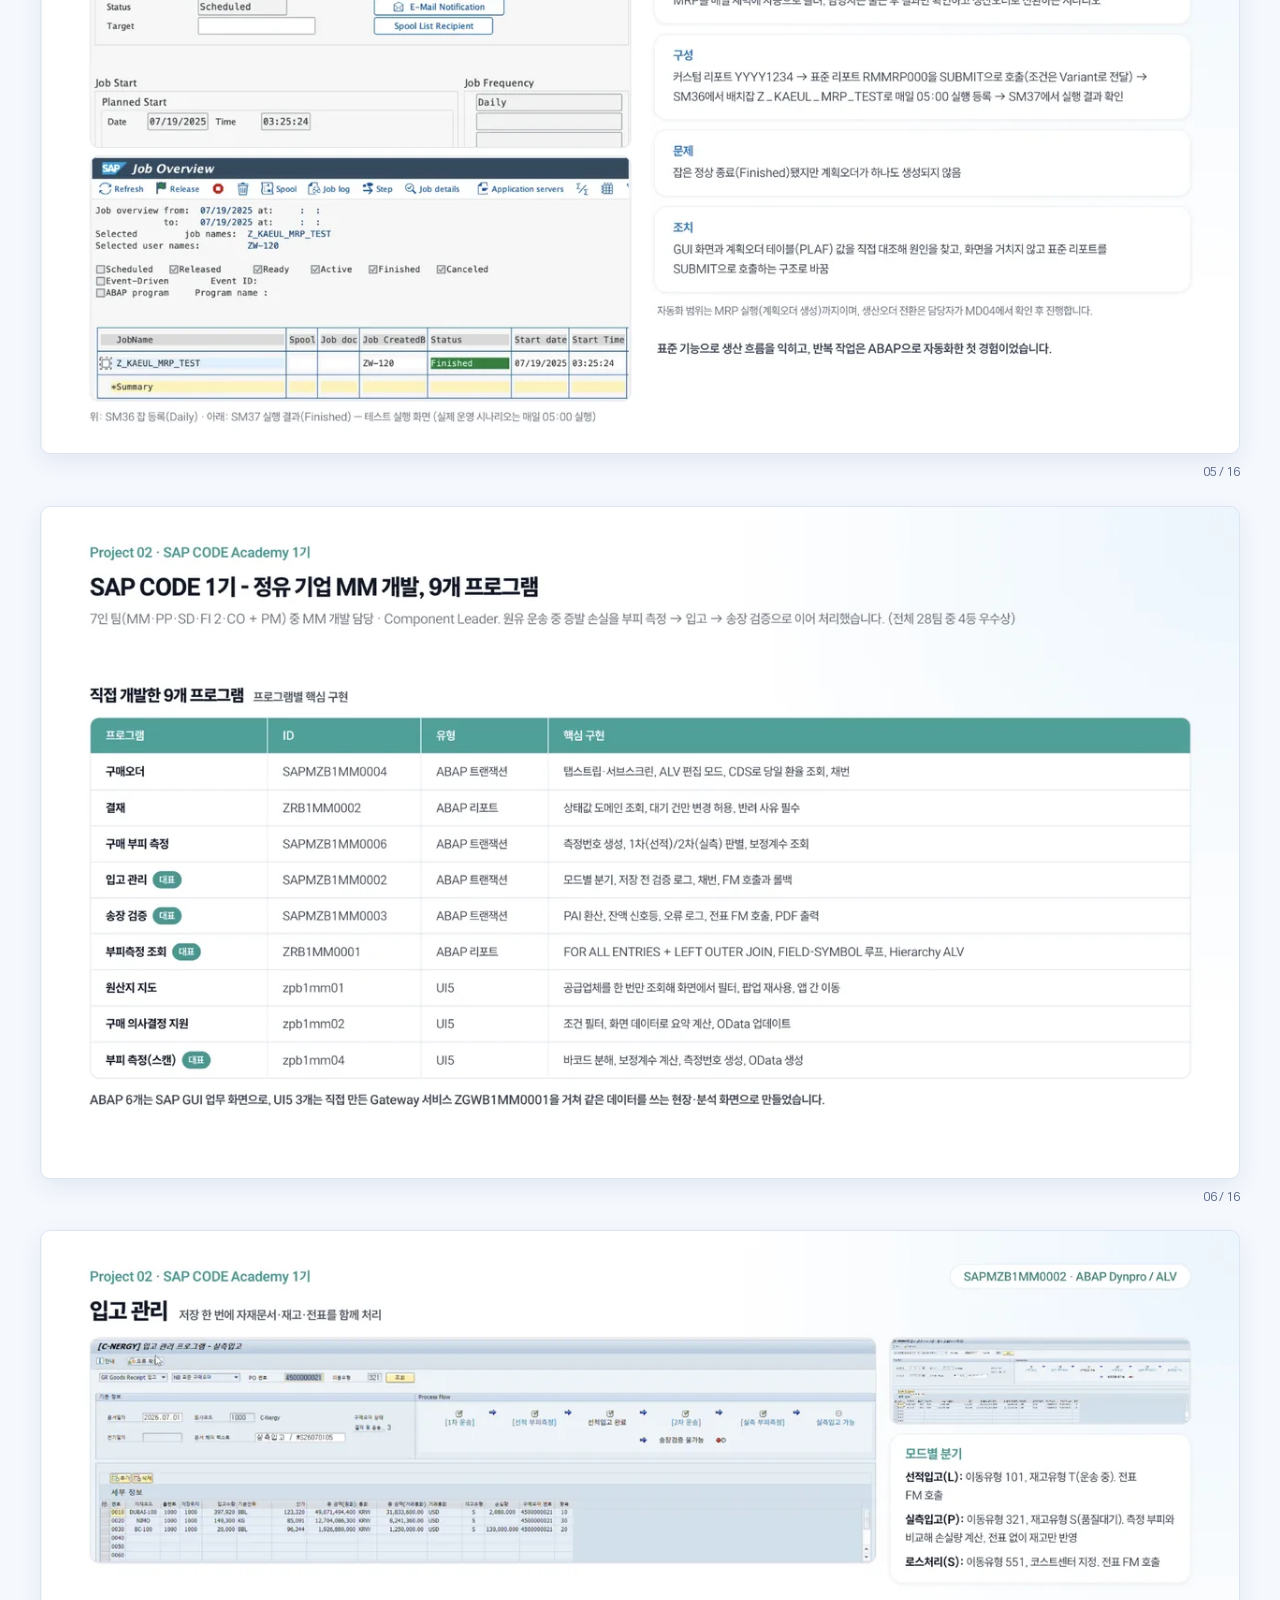
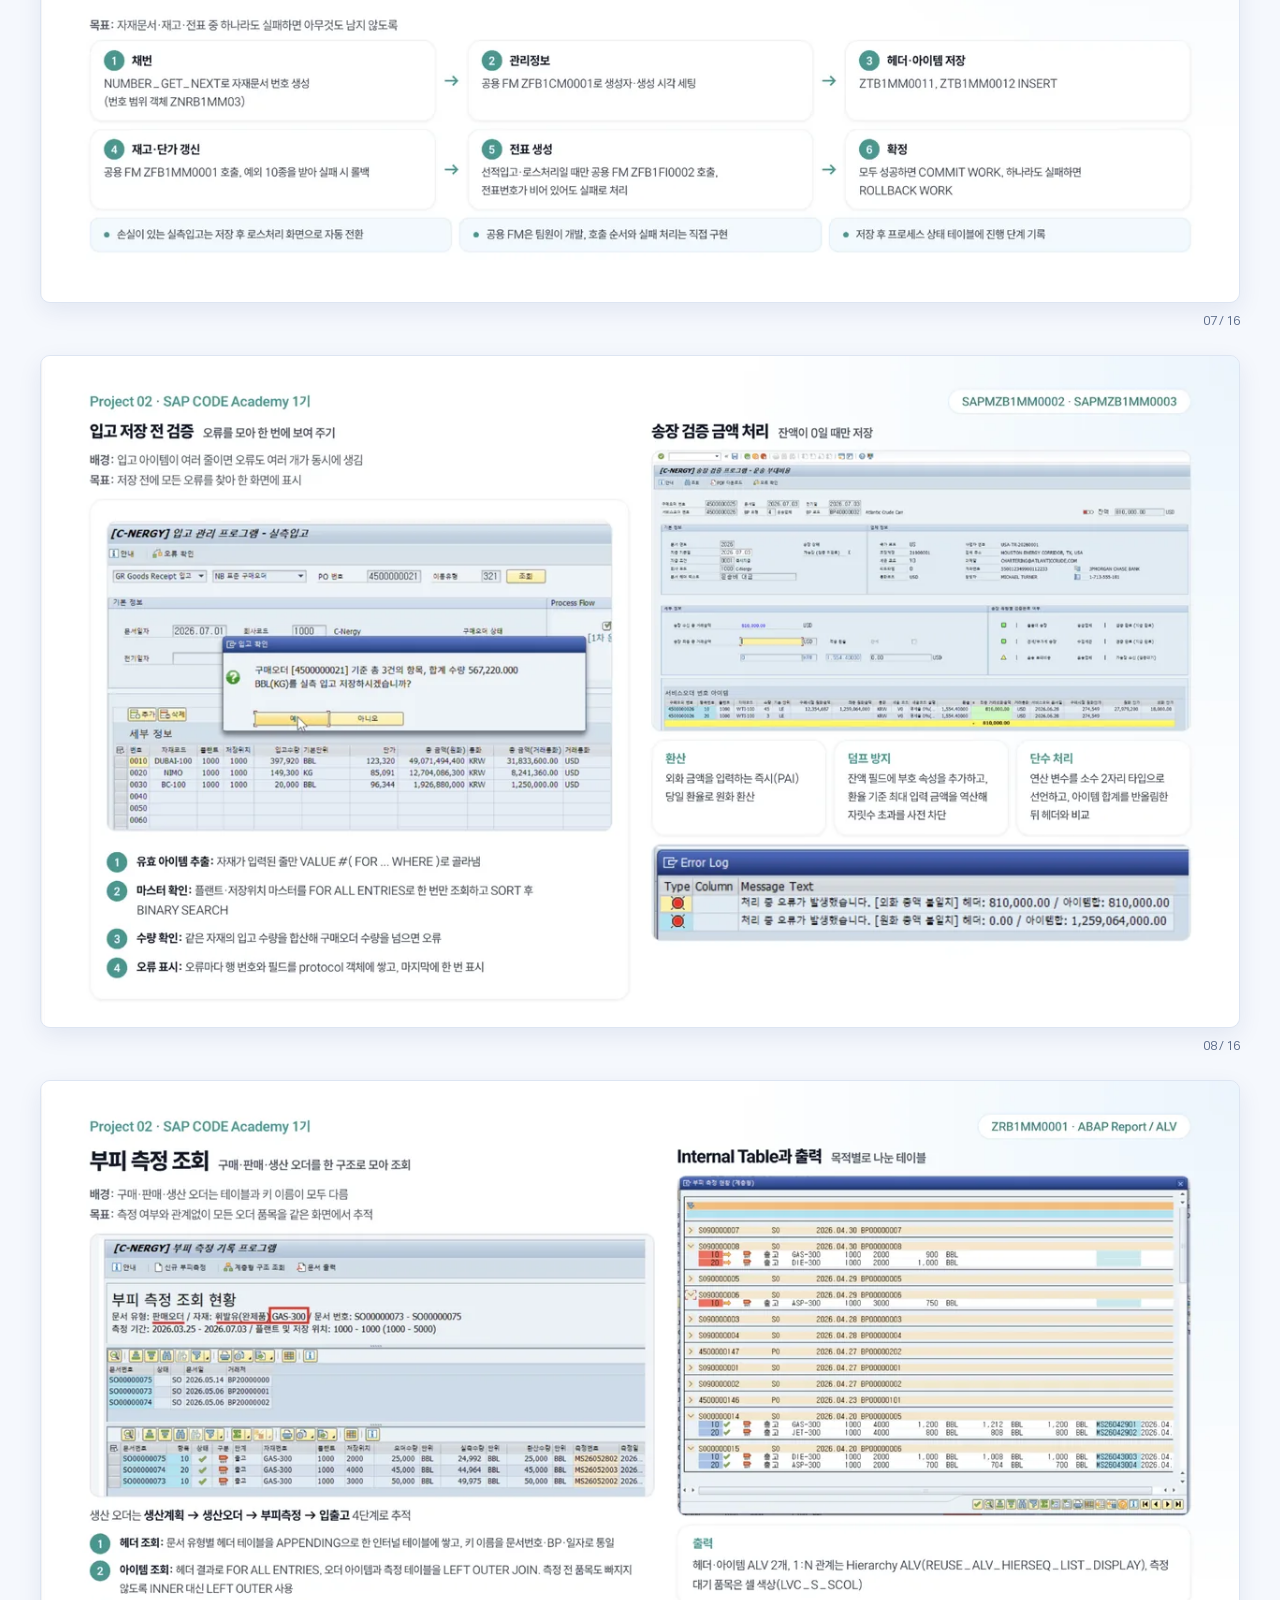
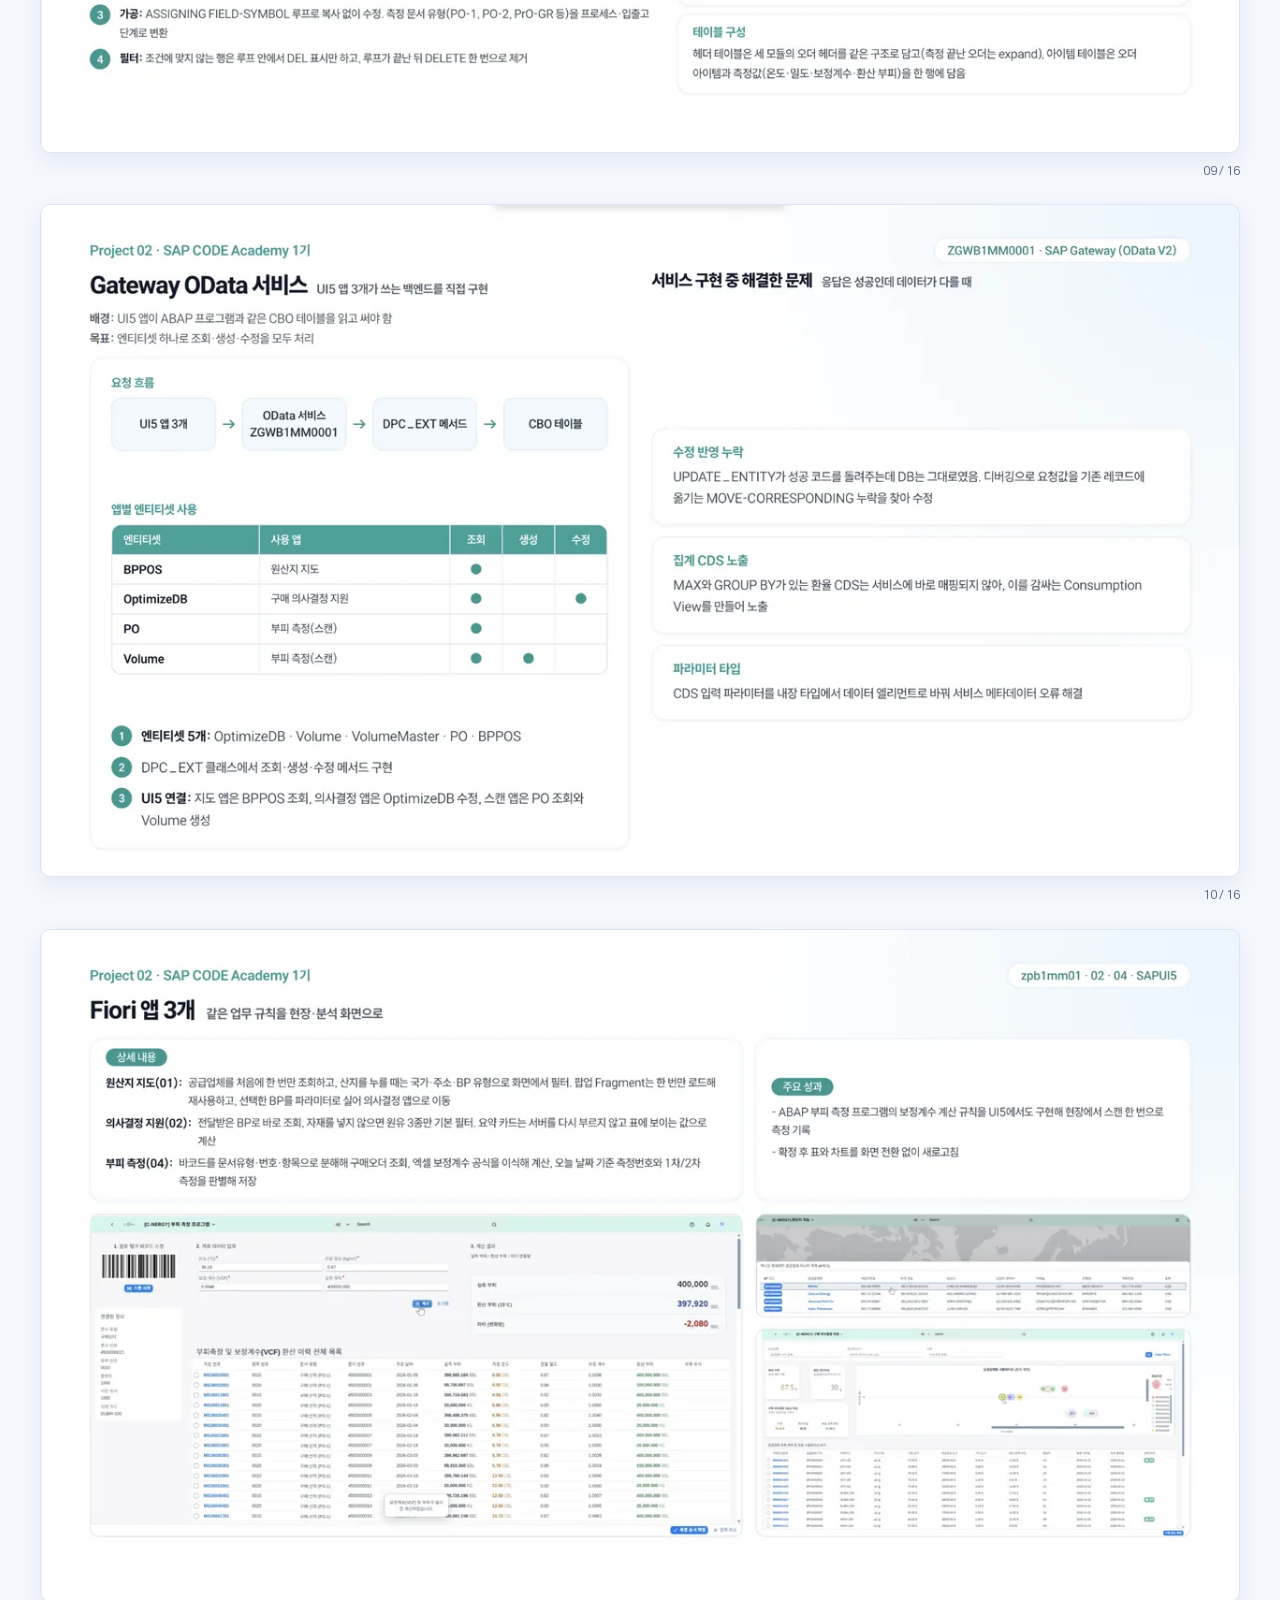
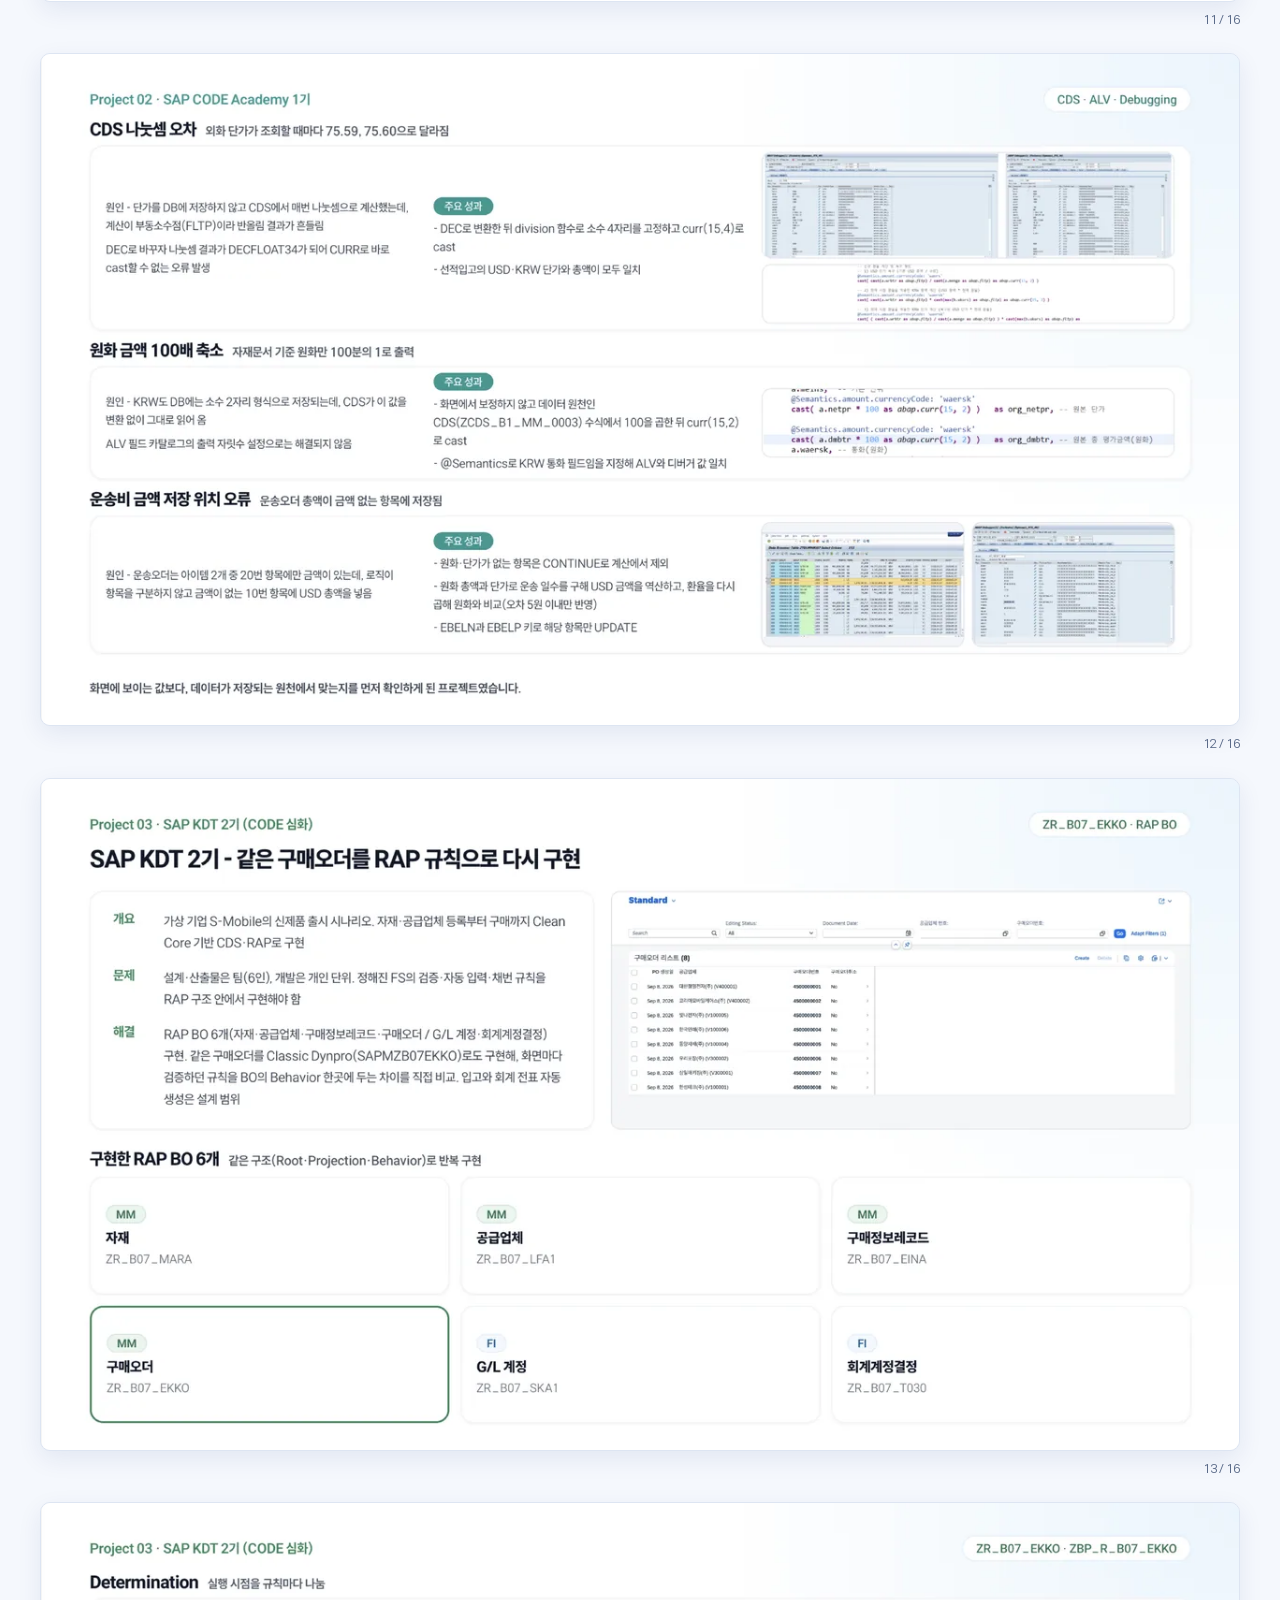
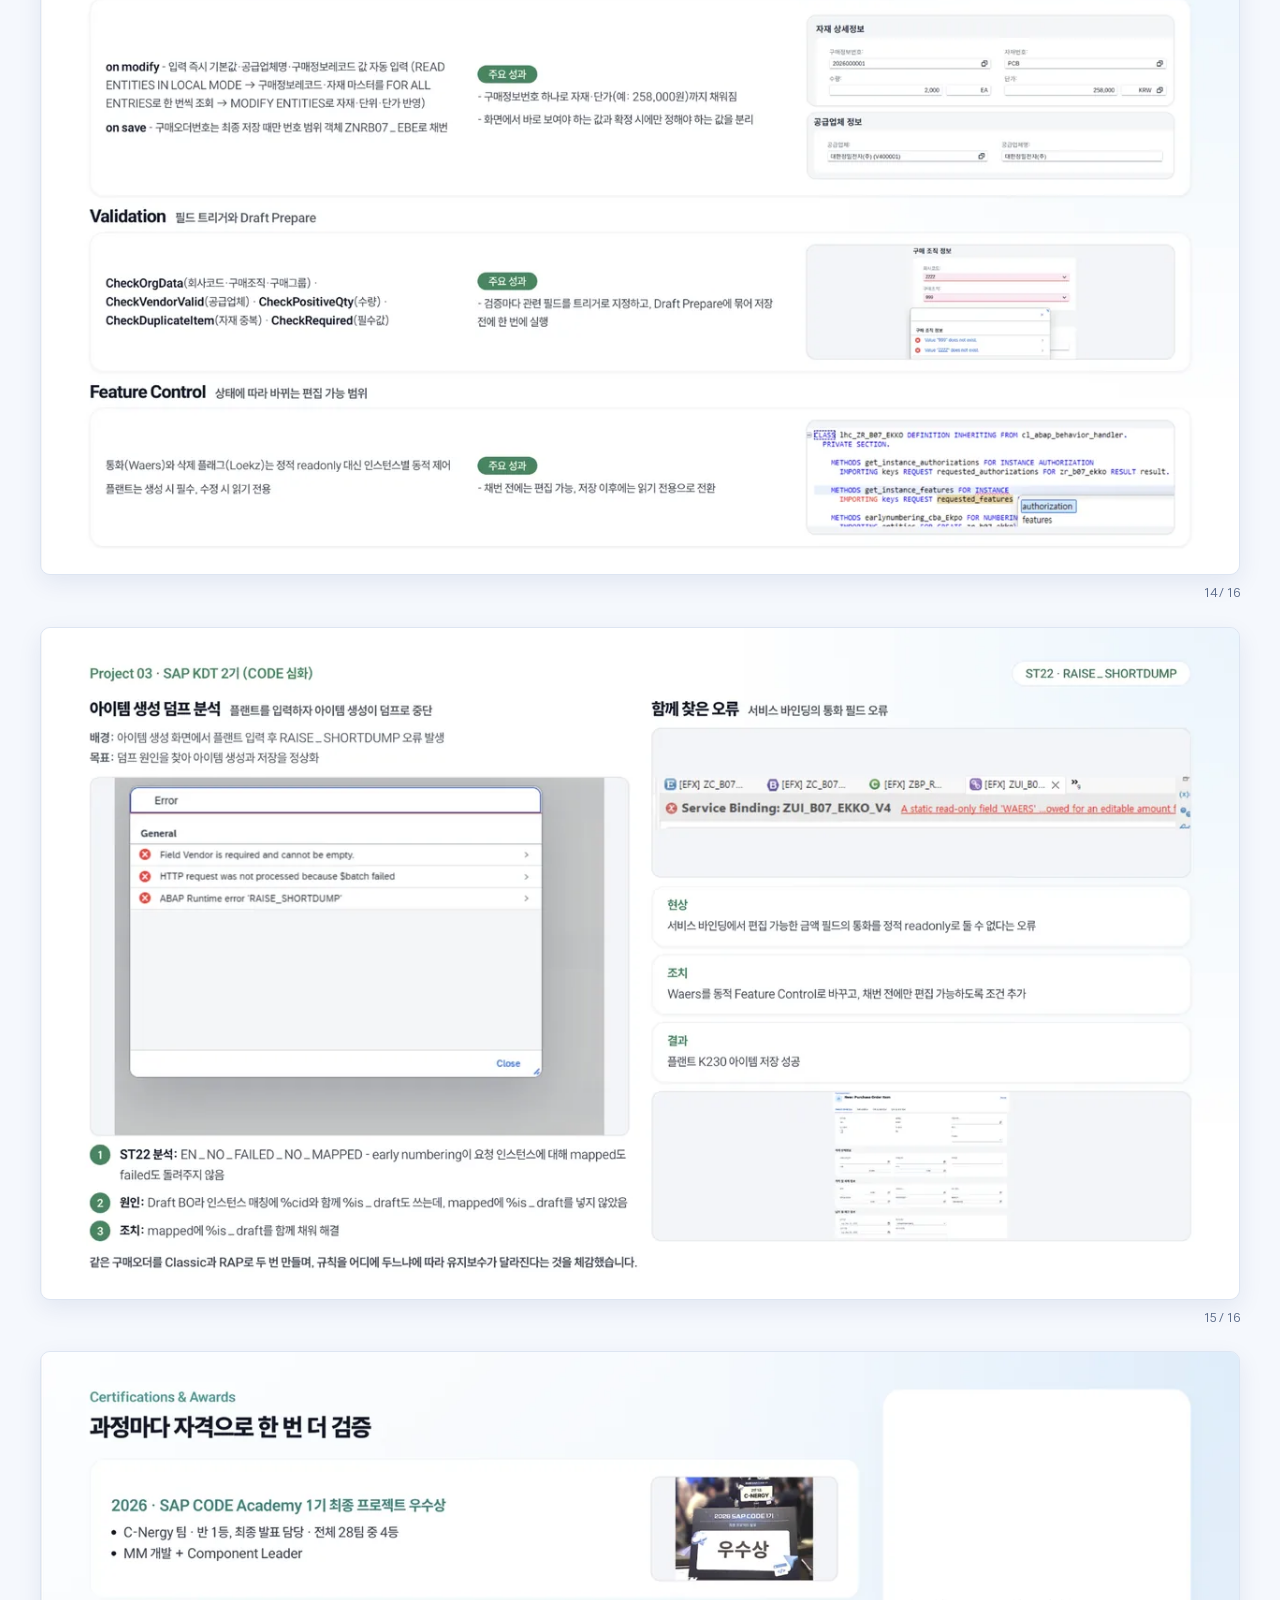
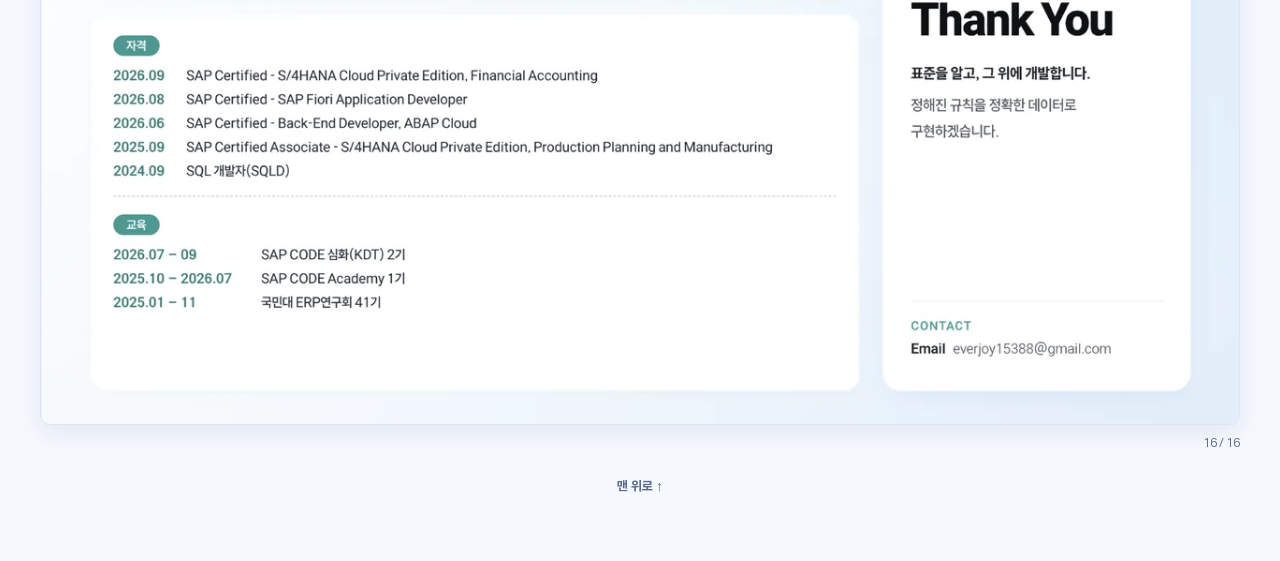
==== commit a76d104c: "개발자용 포트폴리오를 2026.11판(16p)으로 교체 Co-Authored-By: Claude Opus 5.5 <noreply@anthropic.com> Claude-Sessio" ====
--- a/developer.html
+++ b/developer.html
@@ -4,7 +4,7 @@
 <meta charset="utf-8">
 <meta name="viewport" content="width=device-width, initial-scale=1">
 <title>SAP ERP 운영·개발 포트폴리오 · 박가을</title>
-<meta name="description" content="박가을 SAP ERP 운영·개발 포트폴리오 (19p)">
+<meta name="description" content="박가을 SAP ERP 운영·개발 포트폴리오 (16p)">
 <link rel="stylesheet" href="viewer.css">
 </head>
 <body id="top">
@@ -22,133 +22,112 @@
          srcset="pages/developer/01-1280.webp 1280w, pages/developer/01-2560.webp 2560w"
          sizes="(max-width: 1232px) 100vw, 1200px"
          width="1280" height="717" alt="SAP ERP 운영·개발 포트폴리오 1쪽">
-    <figcaption>01 / 19</figcaption>
+    <figcaption>01 / 16</figcaption>
   </figure>
   <figure>
     <img src="pages/developer/02-1280.webp"
          srcset="pages/developer/02-1280.webp 1280w, pages/developer/02-2560.webp 2560w"
          sizes="(max-width: 1232px) 100vw, 1200px"
          width="1280" height="717" alt="SAP ERP 운영·개발 포트폴리오 2쪽">
-    <figcaption>02 / 19</figcaption>
+    <figcaption>02 / 16</figcaption>
   </figure>
   <figure>
     <img src="pages/developer/03-1280.webp"
          srcset="pages/developer/03-1280.webp 1280w, pages/developer/03-2560.webp 2560w"
          sizes="(max-width: 1232px) 100vw, 1200px"
          width="1280" height="717" alt="SAP ERP 운영·개발 포트폴리오 3쪽" loading="lazy">
-    <figcaption>03 / 19</figcaption>
+    <figcaption>03 / 16</figcaption>
   </figure>
   <figure>
     <img src="pages/developer/04-1280.webp"
          srcset="pages/developer/04-1280.webp 1280w, pages/developer/04-2560.webp 2560w"
          sizes="(max-width: 1232px) 100vw, 1200px"
          width="1280" height="717" alt="SAP ERP 운영·개발 포트폴리오 4쪽" loading="lazy">
-    <figcaption>04 / 19</figcaption>
+    <figcaption>04 / 16</figcaption>
   </figure>
   <figure>
     <img src="pages/developer/05-1280.webp"
          srcset="pages/developer/05-1280.webp 1280w, pages/developer/05-2560.webp 2560w"
          sizes="(max-width: 1232px) 100vw, 1200px"
          width="1280" height="717" alt="SAP ERP 운영·개발 포트폴리오 5쪽" loading="lazy">
-    <figcaption>05 / 19</figcaption>
+    <figcaption>05 / 16</figcaption>
   </figure>
   <figure>
     <img src="pages/developer/06-1280.webp"
          srcset="pages/developer/06-1280.webp 1280w, pages/developer/06-2560.webp 2560w"
          sizes="(max-width: 1232px) 100vw, 1200px"
          width="1280" height="717" alt="SAP ERP 운영·개발 포트폴리오 6쪽" loading="lazy">
-    <figcaption>06 / 19</figcaption>
+    <figcaption>06 / 16</figcaption>
   </figure>
   <figure>
     <img src="pages/developer/07-1280.webp"
          srcset="pages/developer/07-1280.webp 1280w, pages/developer/07-2560.webp 2560w"
          sizes="(max-width: 1232px) 100vw, 1200px"
          width="1280" height="717" alt="SAP ERP 운영·개발 포트폴리오 7쪽" loading="lazy">
-    <figcaption>07 / 19</figcaption>
+    <figcaption>07 / 16</figcaption>
   </figure>
   <figure>
     <img src="pages/developer/08-1280.webp"
          srcset="pages/developer/08-1280.webp 1280w, pages/developer/08-2560.webp 2560w"
          sizes="(max-width: 1232px) 100vw, 1200px"
          width="1280" height="717" alt="SAP ERP 운영·개발 포트폴리오 8쪽" loading="lazy">
-    <figcaption>08 / 19</figcaption>
+    <figcaption>08 / 16</figcaption>
   </figure>
   <figure>
     <img src="pages/developer/09-1280.webp"
          srcset="pages/developer/09-1280.webp 1280w, pages/developer/09-2560.webp 2560w"
          sizes="(max-width: 1232px) 100vw, 1200px"
          width="1280" height="717" alt="SAP ERP 운영·개발 포트폴리오 9쪽" loading="lazy">
-    <figcaption>09 / 19</figcaption>
+    <figcaption>09 / 16</figcaption>
   </figure>
   <figure>
     <img src="pages/developer/10-1280.webp"
          srcset="pages/developer/10-1280.webp 1280w, pages/developer/10-2560.webp 2560w"
          sizes="(max-width: 1232px) 100vw, 1200px"
          width="1280" height="717" alt="SAP ERP 운영·개발 포트폴리오 10쪽" loading="lazy">
-    <figcaption>10 / 19</figcaption>
+    <figcaption>10 / 16</figcaption>
   </figure>
   <figure>
     <img src="pages/developer/11-1280.webp"
          srcset="pages/developer/11-1280.webp 1280w, pages/developer/11-2560.webp 2560w"
          sizes="(max-width: 1232px) 100vw, 1200px"
          width="1280" height="717" alt="SAP ERP 운영·개발 포트폴리오 11쪽" loading="lazy">
-    <figcaption>11 / 19</figcaption>
+    <figcaption>11 / 16</figcaption>
   </figure>
   <figure>
     <img src="pages/developer/12-1280.webp"
          srcset="pages/developer/12-1280.webp 1280w, pages/developer/12-2560.webp 2560w"
          sizes="(max-width: 1232px) 100vw, 1200px"
          width="1280" height="717" alt="SAP ERP 운영·개발 포트폴리오 12쪽" loading="lazy">
-    <figcaption>12 / 19</figcaption>
+    <figcaption>12 / 16</figcaption>
   </figure>
   <figure>
     <img src="pages/developer/13-1280.webp"
          srcset="pages/developer/13-1280.webp 1280w, pages/developer/13-2560.webp 2560w"
          sizes="(max-width: 1232px) 100vw, 1200px"
          width="1280" height="717" alt="SAP ERP 운영·개발 포트폴리오 13쪽" loading="lazy">
-    <figcaption>13 / 19</figcaption>
+    <figcaption>13 / 16</figcaption>
   </figure>
   <figure>
     <img src="pages/developer/14-1280.webp"
          srcset="pages/developer/14-1280.webp 1280w, pages/developer/14-2560.webp 2560w"
          sizes="(max-width: 1232px) 100vw, 1200px"
          width="1280" height="717" alt="SAP ERP 운영·개발 포트폴리오 14쪽" loading="lazy">
-    <figcaption>14 / 19</figcaption>
+    <figcaption>14 / 16</figcaption>
   </figure>
   <figure>
     <img src="pages/developer/15-1280.webp"
          srcset="pages/developer/15-1280.webp 1280w, pages/developer/15-2560.webp 2560w"
          sizes="(max-width: 1232px) 100vw, 1200px"
          width="1280" height="717" alt="SAP ERP 운영·개발 포트폴리오 15쪽" loading="lazy">
-    <figcaption>15 / 19</figcaption>
+    <figcaption>15 / 16</figcaption>
   </figure>
   <figure>
     <img src="pages/developer/16-1280.webp"
          srcset="pages/developer/16-1280.webp 1280w, pages/developer/16-2560.webp 2560w"
          sizes="(max-width: 1232px) 100vw, 1200px"
          width="1280" height="717" alt="SAP ERP 운영·개발 포트폴리오 16쪽" loading="lazy">
-    <figcaption>16 / 19</figcaption>
-  </figure>
-  <figure>
-    <img src="pages/developer/17-1280.webp"
-         srcset="pages/developer/17-1280.webp 1280w, pages/developer/17-2560.webp 2560w"
-         sizes="(max-width: 1232px) 100vw, 1200px"
-         width="1280" height="717" alt="SAP ERP 운영·개발 포트폴리오 17쪽" loading="lazy">
-    <figcaption>17 / 19</figcaption>
-  </figure>
-  <figure>
-    <img src="pages/developer/18-1280.webp"
-         srcset="pages/developer/18-1280.webp 1280w, pages/developer/18-2560.webp 2560w"
-         sizes="(max-width: 1232px) 100vw, 1200px"
-         width="1280" height="717" alt="SAP ERP 운영·개발 포트폴리오 18쪽" loading="lazy">
-    <figcaption>18 / 19</figcaption>
-  </figure>
-  <figure>
-    <img src="pages/developer/19-1280.webp"
-         srcset="pages/developer/19-1280.webp 1280w, pages/developer/19-2560.webp 2560w"
-         sizes="(max-width: 1232px) 100vw, 1200px"
-         width="1280" height="717" alt="SAP ERP 운영·개발 포트폴리오 19쪽" loading="lazy">
-    <figcaption>19 / 19</figcaption>
+    <figcaption>16 / 16</figcaption>
   </figure>
   <a class="top" href="#top">맨 위로 ↑</a>
 </main>
